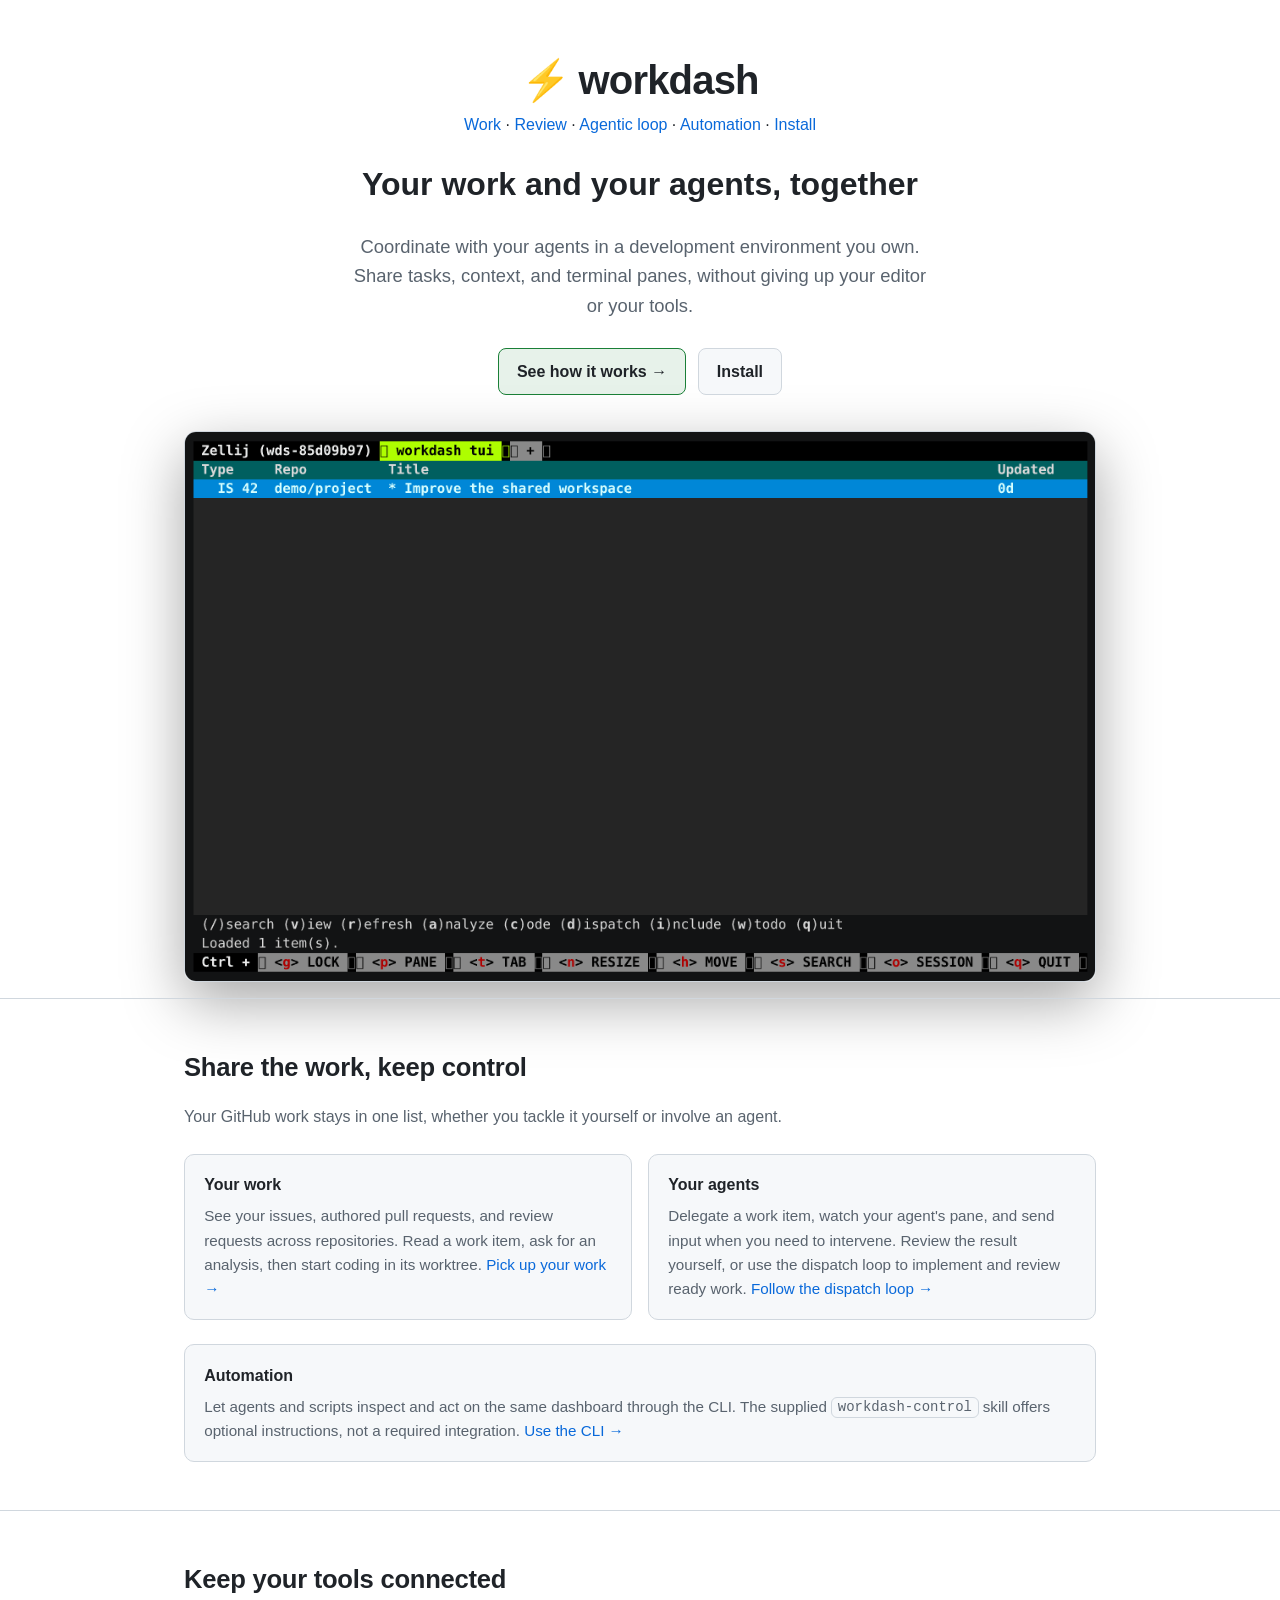
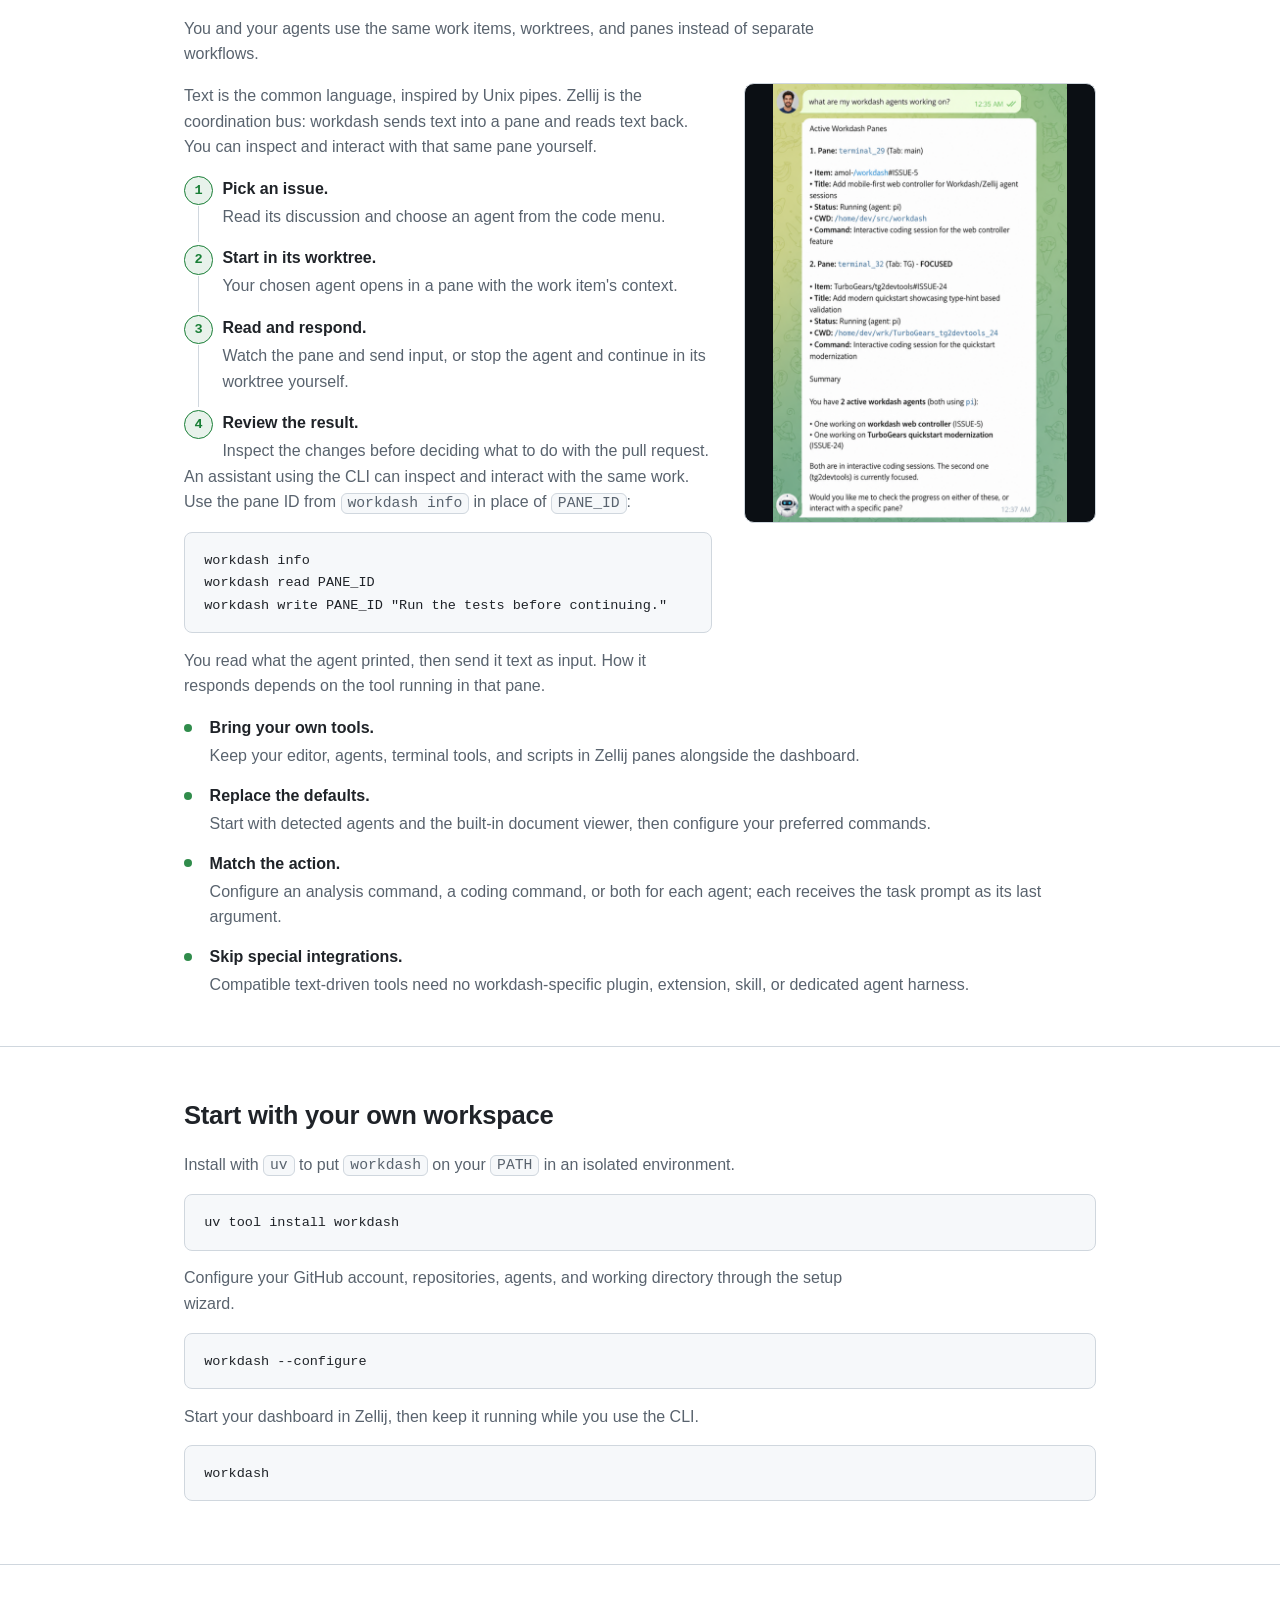
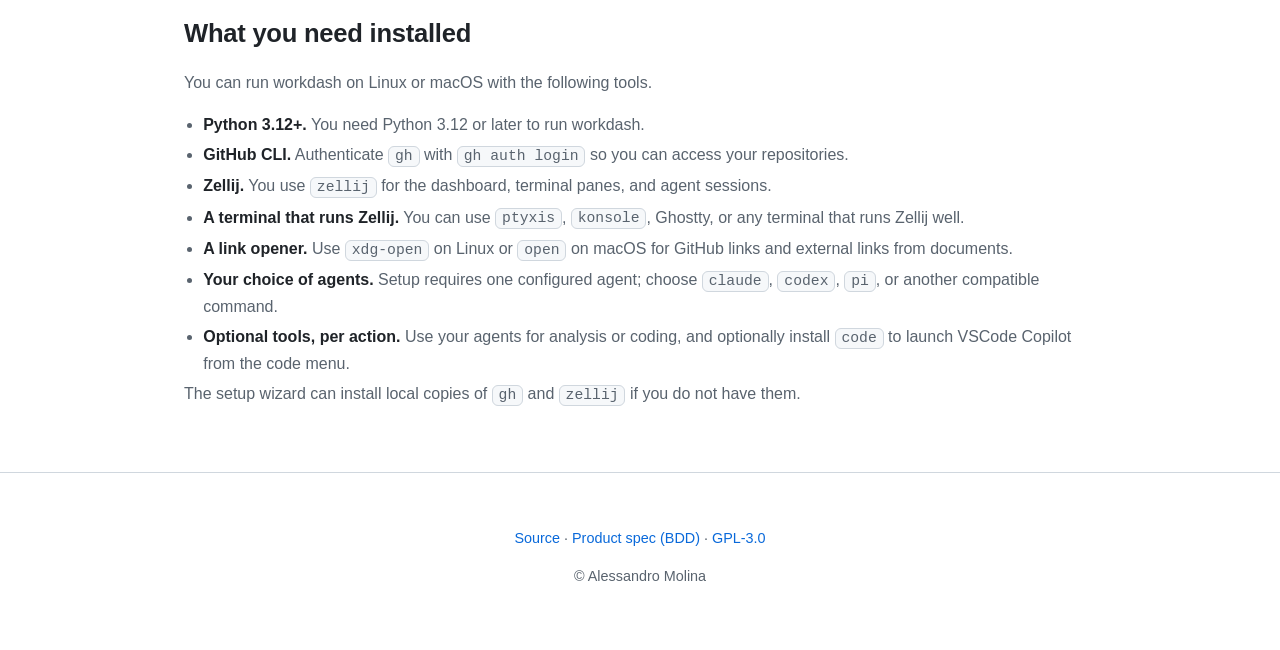
==== site/index.html @ 235d2d84 "Generate site screenshots from a real isolated dashboard" ====
<!doctype html>
<html lang="en">
  <head>
    <meta charset="utf-8" />
    <meta name="viewport" content="width=device-width, initial-scale=1" />
    <title>workdash — your work and your agents, together</title>
    <meta
      name="description"
      content="Coordinate your work and your agents' work in a development environment you own. Share tasks, context, and terminal panes. Keep your choice of tools."
    />
    <meta property="og:title" content="workdash — your work and your agents, together" />
    <meta
      property="og:description"
      content="Coordinate your work and your agents' work in a development environment you own. Share tasks, context, and terminal panes. Keep your choice of tools."
    />
    <meta property="og:image" content="https://alessandro.molina.fyi/workdash/img/og-card.png" />
    <meta property="og:image:width" content="967" />
    <meta property="og:image:height" content="520" />
    <meta property="og:image:alt" content="workdash dashboard showing GitHub issues and pull requests" />
    <meta property="og:url" content="https://alessandro.molina.fyi/workdash/" />
    <meta property="og:type" content="website" />
    <meta name="twitter:card" content="summary_large_image" />
    <meta name="twitter:title" content="workdash — your work and your agents, together" />
    <meta
      name="twitter:description"
      content="Coordinate your work and your agents' work in a development environment you own. Share tasks, context, and terminal panes. Keep your choice of tools."
    />
    <meta name="twitter:image" content="https://alessandro.molina.fyi/workdash/img/og-card.png" />
    <link rel="icon" href="data:image/svg+xml,%3Csvg xmlns='http://www.w3.org/2000/svg' viewBox='0 0 100 100'%3E%3Ctext y='.9em' font-size='90'%3E%E2%9A%A1%3C/text%3E%3C/svg%3E" />
    <link rel="stylesheet" href="style.css" />
  </head>
  <body>
    <header>
      <div class="container">
        <div class="brand">
          <span class="mark">&#9889;</span>
          <span>workdash</span>
        </div>
        <nav aria-label="Main navigation">
          <a href="work.html">Work</a> &middot;
          <a href="review.html">Review</a> &middot;
          <a href="agentic.html">Agentic loop</a> &middot;
          <a href="control.html">Automation</a> &middot;
          <a href="index.html#install">Install</a>
        </nav>
        <h1>Your work and your agents, together</h1>
        <p class="tagline">
          Coordinate with your agents in a development environment you own.
          Share tasks, context, and terminal panes, without giving up your
          editor or your tools.
        </p>
        <div>
          <a class="cta primary" href="#what">See how it works &rarr;</a>
          <a class="cta" href="#install">Install</a>
        </div>
        <img
          class="hero-shot"
          src="img/dashboard.gif"
          alt="Your GitHub issues and pull requests in workdash, with a suggested next work item"
        />
      </div>
    </header>

    <section id="what">
      <div class="container">
        <h2>Share the work, keep control</h2>
        <p class="lead">
          Your GitHub work stays in one list, whether you tackle it yourself
          or involve an agent.
        </p>
        <div class="features control-plane-features">
          <div class="feature">
            <h3>Your work</h3>
            <p>
              See your issues, authored pull requests, and review requests
              across repositories. Read a work item, ask for an analysis,
              then start coding in its worktree.
              <a href="work.html">Pick up your work &rarr;</a>
            </p>
          </div>
          <div class="feature">
            <h3>Your agents</h3>
            <p>
              Delegate a work item, watch your agent's pane, and send input
              when you need to intervene. Review the result yourself, or use
              the dispatch loop to implement and review ready work.
              <a href="agentic.html">Follow the dispatch loop &rarr;</a>
            </p>
          </div>
        </div>
        <div class="features">
          <div class="feature">
            <h3>Automation</h3>
            <p>
              Let agents and scripts inspect and act on the same dashboard
              through the CLI. The supplied <code>workdash-control</code>
              skill offers optional instructions, not a required integration.
              <a href="control.html">Use the CLI &rarr;</a>
            </p>
          </div>
        </div>
      </div>
    </section>

    <section id="tools">
      <div class="container">
        <h2>Keep your tools connected</h2>
        <p class="lead">
          You and your agents use the same work items, worktrees, and panes
          instead of separate workflows.
        </p>
        <div class="what-layout">
          <div class="what-text">
            <p class="lead">
              Text is the common language, inspired by Unix pipes.
              Zellij is the coordination bus: workdash sends text into a pane
              and reads text back. You can inspect and interact with that same
              pane yourself.
            </p>
            <ol class="workflow-list">
              <li>
                <strong>Pick an issue.</strong>
                Read its discussion and choose an agent from the code menu.
              </li>
              <li>
                <strong>Start in its worktree.</strong>
                Your chosen agent opens in a pane with the work item's context.
              </li>
              <li>
                <strong>Read and respond.</strong>
                Watch the pane and send input, or stop the agent and continue
                in its worktree yourself.
              </li>
              <li>
                <strong>Review the result.</strong>
                Inspect the changes before deciding what to do with the pull
                request.
              </li>
            </ol>
            <p class="lead">
              An assistant using the CLI can inspect and interact with the
              same work. Use the pane ID from <code>workdash info</code> in
              place of <code>PANE_ID</code>:
            </p>
            <pre><code>workdash info
workdash read PANE_ID
workdash write PANE_ID "Run the tests before continuing."</code></pre>
            <p class="lead">
              You read what the agent printed, then send it text as input.
              How it responds depends on the tool running in that pane.
            </p>
          </div>
          <figure class="tour-shot what-shot" data-full="img/chat_session.png">
            <img
              src="img/chat_session.png"
              alt="An assistant using workdash to read shared work and launch an agent from a chat session"
            />
          </figure>
        </div>
        <ul class="benefit-list">
          <li>
            <strong>Bring your own tools.</strong>
            Keep your editor, agents, terminal tools, and scripts in Zellij
            panes alongside the dashboard.
          </li>
          <li>
            <strong>Replace the defaults.</strong>
            Start with detected agents and the built-in document viewer,
            then configure your preferred commands.
          </li>
          <li>
            <strong>Match the action.</strong>
            Configure an analysis command, a coding command, or both for each
            agent; each receives the task prompt as its last argument.
          </li>
          <li>
            <strong>Skip special integrations.</strong>
            Compatible text-driven tools need no workdash-specific plugin,
            extension, skill, or dedicated agent harness.
          </li>
        </ul>
      </div>
    </section>

    <section id="install">
      <div class="container">
        <h2>Start with your own workspace</h2>
        <p class="lead">
          Install with <code>uv</code> to put <code>workdash</code> on your
          <code>PATH</code> in an isolated environment.
        </p>
        <pre><code>uv tool install workdash</code></pre>
        <p class="lead">
          Configure your GitHub account, repositories, agents, and working
          directory through the setup wizard.
        </p>
        <pre><code>workdash --configure</code></pre>
        <p class="lead">
          Start your dashboard in Zellij, then keep it running while you use
          the CLI.
        </p>
        <pre><code>workdash</code></pre>
      </div>
    </section>

    <section id="requirements" class="requirements">
      <div class="container">
        <h2>What you need installed</h2>
        <p class="lead">
          You can run workdash on Linux or macOS with the following tools.
        </p>
        <ul>
          <li>
            <strong>Python 3.12+.</strong>
            You need Python 3.12 or later to run workdash.
          </li>
          <li>
            <strong>GitHub CLI.</strong>
            Authenticate <code>gh</code> with <code>gh auth login</code> so
            you can access your repositories.
          </li>
          <li>
            <strong>Zellij.</strong>
            You use <code>zellij</code> for the dashboard, terminal panes,
            and agent sessions.
          </li>
          <li>
            <strong>A terminal that runs Zellij.</strong>
            You can use <code>ptyxis</code>, <code>konsole</code>, Ghostty,
            or any terminal that runs Zellij well.
          </li>
          <li>
            <strong>A link opener.</strong>
            Use <code>xdg-open</code> on Linux or <code>open</code> on macOS
            for GitHub links and external links from documents.
          </li>
          <li>
            <strong>Your choice of agents.</strong>
            Setup requires one configured agent; choose <code>claude</code>,
            <code>codex</code>, <code>pi</code>, or another compatible command.
          </li>
          <li>
            <strong>Optional tools, per action.</strong>
            Use your agents for analysis or coding, and optionally install
            <code>code</code> to launch VSCode Copilot from the code menu.
          </li>
        </ul>
        <p class="lead">
          The setup wizard can install local copies of <code>gh</code> and
          <code>zellij</code> if you do not have them.
        </p>
      </div>
    </section>

    <div class="lightbox" id="lightbox" aria-hidden="true">
      <button class="lightbox-close" aria-label="Close">&times;</button>
      <img alt="" />
    </div>

    <footer>
      <div class="container">
        <p>
          <a href="https://github.com/amol-/workdash">Source</a>
          &middot;
          <a href="https://github.com/amol-/workdash/blob/main/features/"
            >Product spec (BDD)</a
          >
          &middot;
          <a href="https://github.com/amol-/workdash/blob/main/LICENSE">GPL-3.0</a>
        </p>
        <p>&copy; Alessandro Molina</p>
      </div>
    </footer>

    <script>
      (function () {
        var lightbox = document.getElementById("lightbox");
        var lightboxImg = lightbox.querySelector("img");
        var closeBtn = lightbox.querySelector(".lightbox-close");

        function open(src, alt) {
          lightboxImg.src = src;
          lightboxImg.alt = alt || "";
          lightbox.classList.add("open");
          lightbox.setAttribute("aria-hidden", "false");
          document.body.style.overflow = "hidden";
        }

        function close() {
          lightbox.classList.remove("open");
          lightbox.setAttribute("aria-hidden", "true");
          lightboxImg.src = "";
          document.body.style.overflow = "";
        }

        document.querySelectorAll(".tour-shot").forEach(function (el) {
          el.addEventListener("click", function () {
            var full = el.getAttribute("data-full");
            var img = el.querySelector("img");
            open(full, img ? img.alt : "");
          });
        });

        lightbox.addEventListener("click", function (e) {
          if (e.target === lightbox || e.target === closeBtn) close();
        });

        document.addEventListener("keydown", function (e) {
          if (e.key === "Escape" && lightbox.classList.contains("open")) close();
        });
      })();
    </script>
  </body>
</html>
---- site/style.css ----
:root {
  --bg: #0d1117;
  --bg-elev: #161b22;
  --border: #30363d;
  --text: #e6edf3;
  --muted: #8b949e;
  --accent: #7ee787;
  --accent-soft: rgba(126, 231, 135, 0.12);
  --link: #58a6ff;
  --code-bg: #1b2129;
}

@media (prefers-color-scheme: light) {
  :root {
    --bg: #ffffff;
    --bg-elev: #f6f8fa;
    --border: #d0d7de;
    --text: #1f2328;
    --muted: #59636e;
    --accent: #1a7f37;
    --accent-soft: rgba(26, 127, 55, 0.1);
    --link: #0969da;
    --code-bg: #f6f8fa;
  }
}

* {
  box-sizing: border-box;
}

html {
  scroll-behavior: smooth;
}

body {
  margin: 0;
  font-family: -apple-system, BlinkMacSystemFont, "Segoe UI", "Noto Sans",
    Helvetica, Arial, sans-serif;
  background: var(--bg);
  color: var(--text);
  line-height: 1.6;
  -webkit-font-smoothing: antialiased;
}

a {
  color: var(--link);
  text-decoration: none;
}

a:hover {
  text-decoration: underline;
}

code,
pre {
  font-family: ui-monospace, SFMono-Regular, "SF Mono", Menlo, Consolas,
    "Liberation Mono", monospace;
  font-size: 0.92em;
}

code {
  background: var(--code-bg);
  border: 1px solid var(--border);
  border-radius: 6px;
  padding: 0.1em 0.4em;
}

pre {
  background: var(--code-bg);
  border: 1px solid var(--border);
  border-radius: 8px;
  padding: 1rem 1.2rem;
  overflow-x: auto;
  line-height: 1.5;
}

pre code {
  background: none;
  border: 0;
  padding: 0;
}

.container {
  max-width: 960px;
  margin: 0 auto;
  padding: 0 1.5rem;
}

header {
  padding: 3rem 0 1rem;
  text-align: center;
}

.brand {
  display: inline-flex;
  align-items: center;
  gap: 0.5rem;
  font-size: 2.5rem;
  font-weight: 700;
  letter-spacing: -0.02em;
}

.brand .mark {
  color: var(--accent);
}

.tagline {
  color: var(--muted);
  font-size: 1.15rem;
  margin: 0.5rem auto 1.5rem;
  max-width: 36rem;
}

.cta {
  display: inline-flex;
  align-items: center;
  gap: 0.5rem;
  padding: 0.6rem 1.1rem;
  margin: 0.25rem;
  border: 1px solid var(--border);
  border-radius: 8px;
  font-weight: 600;
  background: var(--bg-elev);
  color: var(--text);
}

.cta.primary {
  background: var(--accent-soft);
  border-color: var(--accent);
  color: var(--text);
}

.cta:hover {
  text-decoration: none;
  border-color: var(--accent);
}

.hero-shot {
  margin: 2rem auto 0;
  max-width: 100%;
  border-radius: 12px;
  border: 1px solid var(--border);
  display: block;
  box-shadow: 0 20px 60px rgba(0, 0, 0, 0.35);
}

section {
  padding: 3rem 0;
  border-top: 1px solid var(--border);
}

section h2 {
  font-size: 1.6rem;
  margin: 0 0 1rem;
  letter-spacing: -0.01em;
}

section p.lead {
  color: var(--muted);
  max-width: 42rem;
  margin-top: 0;
}

.features {
  display: grid;
  grid-template-columns: repeat(auto-fit, minmax(240px, 1fr));
  gap: 1rem;
  margin-top: 1.5rem;
}

.control-plane-features {
  grid-template-columns: repeat(2, minmax(0, 1fr));
}

.feature {
  background: var(--bg-elev);
  border: 1px solid var(--border);
  border-radius: 10px;
  padding: 1.1rem 1.2rem;
}

.feature h3 {
  font-size: 1rem;
  margin: 0 0 0.4rem;
  display: flex;
  align-items: center;
  gap: 0.5rem;
}

.feature h3 .kbd {
  display: inline-block;
  font-family: ui-monospace, SFMono-Regular, Menlo, monospace;
  font-size: 0.75rem;
  padding: 0.1rem 0.5rem;
  border: 1px solid var(--border);
  border-radius: 6px;
  background: var(--bg);
  color: var(--accent);
}

.feature p {
  margin: 0;
  color: var(--muted);
  font-size: 0.95rem;
}

.tour {
  display: flex;
  flex-direction: column;
  gap: 2.5rem;
  margin-top: 2rem;
}

.workflow {
  border-top: 1px solid var(--border);
  padding-top: 2rem;
}

.workflow:first-child {
  border-top: 0;
  padding-top: 0;
}

.workflow-header {
  display: flex;
  align-items: baseline;
  gap: 0.8rem;
  margin-bottom: 1.5rem;
  flex-wrap: wrap;
}

.workflow-header h3 {
  font-size: 1.35rem;
  margin: 0;
  letter-spacing: -0.01em;
}

.workflow-header .workflow-lead {
  color: var(--muted);
  font-size: 0.95rem;
  margin: 0;
}

.workflow-steps {
  display: flex;
  flex-direction: column;
  gap: 2rem;
}

.tour-step {
  display: grid;
  grid-template-columns: 3fr 2fr;
  gap: 2rem;
  align-items: center;
}

.tour-step:nth-child(even) {
  grid-template-columns: 2fr 3fr;
}

.tour-step:nth-child(even) .tour-shot {
  order: 2;
}

.tour-step.image-left {
  grid-template-columns: 3fr 2fr;
}

.tour-step.image-left .tour-shot {
  order: 0;
}

.tour-shot {
  margin: 0;
  background: #0b0f14;
  border: 1px solid var(--border);
  border-radius: 10px;
  overflow: hidden;
  aspect-ratio: 16 / 10;
  display: flex;
  align-items: center;
  justify-content: center;
  cursor: zoom-in;
  position: relative;
  transition: border-color 0.15s ease, transform 0.15s ease;
}

.tour-shot:hover {
  border-color: var(--accent);
}

.tour-shot img {
  width: 100%;
  height: 100%;
  object-fit: contain;
  display: block;
}

.tour-shot.fit-top img {
  object-fit: cover;
  object-position: top center;
}

.tour-shots {
  display: flex;
  flex-direction: column;
  gap: 1rem;
}

.tour-shots .tour-shot {
  aspect-ratio: 16 / 8;
}

.tour-shot::after {
  content: "⤢";
  position: absolute;
  top: 0.5rem;
  right: 0.6rem;
  width: 1.8rem;
  height: 1.8rem;
  display: flex;
  align-items: center;
  justify-content: center;
  border-radius: 6px;
  background: rgba(0, 0, 0, 0.55);
  color: #fff;
  font-size: 0.95rem;
  opacity: 0;
  transition: opacity 0.15s ease;
}

.tour-shot:hover::after {
  opacity: 1;
}

.tour-text h4 {
  font-size: 1.05rem;
  margin: 0 0 0.75rem;
  letter-spacing: -0.01em;
  color: var(--muted);
  font-weight: 600;
  text-transform: uppercase;
  letter-spacing: 0.04em;
  font-size: 0.8rem;
}

.workflow-list {
  list-style: none;
  counter-reset: step;
  margin: 0;
  padding: 0;
}

.workflow-list li {
  counter-increment: step;
  position: relative;
  padding: 0 0 1rem 2.4rem;
  color: var(--muted);
}

.workflow-list li:last-child {
  padding-bottom: 0;
}

.workflow-list li::before {
  content: counter(step);
  position: absolute;
  left: 0;
  top: 0;
  width: 1.7rem;
  height: 1.7rem;
  border-radius: 50%;
  background: var(--accent-soft);
  color: var(--accent);
  border: 1px solid var(--accent);
  font-weight: 700;
  font-size: 0.85rem;
  display: flex;
  align-items: center;
  justify-content: center;
  font-family: ui-monospace, SFMono-Regular, Menlo, monospace;
}

.workflow-list li strong {
  color: var(--text);
  display: block;
  margin-bottom: 0.15rem;
  font-weight: 600;
}

.workflow-list li::after {
  content: "";
  position: absolute;
  left: 0.85rem;
  top: 1.9rem;
  bottom: 0.2rem;
  width: 1px;
  background: var(--border);
}

.workflow-list li:last-child::after {
  display: none;
}

.benefit-list {
  list-style: none;
  margin: 0;
  padding: 0;
}

.benefit-list li {
  position: relative;
  padding: 0 0 0.9rem 1.6rem;
  color: var(--muted);
}

.benefit-list li:last-child {
  padding-bottom: 0;
}

.benefit-list li::before {
  content: "";
  position: absolute;
  left: 0;
  top: 0.55rem;
  width: 0.5rem;
  height: 0.5rem;
  border-radius: 50%;
  background: var(--accent);
  opacity: 0.9;
}

.benefit-list li strong {
  color: var(--text);
  display: block;
  margin-bottom: 0.15rem;
  font-weight: 600;
}

.what-layout {
  display: grid;
  grid-template-columns: 3fr 2fr;
  gap: 2rem;
  align-items: start;
  margin-top: 1rem;
}

.what-layout .what-text p.lead:first-child {
  margin-top: 0;
}

.what-shot {
  aspect-ratio: 4 / 5;
  position: sticky;
  top: 1.5rem;
}

.remote-access {
  display: grid;
  grid-template-columns: 2fr 3fr;
  gap: 2rem;
  align-items: center;
  margin-top: 2rem;
}

.remote-access .tour-shot {
  aspect-ratio: 11 / 12;
}

.lightbox {
  position: fixed;
  inset: 0;
  background: rgba(0, 0, 0, 0.88);
  display: none;
  align-items: center;
  justify-content: center;
  padding: 2rem;
  z-index: 1000;
  cursor: zoom-out;
  opacity: 0;
  transition: opacity 0.15s ease;
}

.lightbox.open {
  display: flex;
  opacity: 1;
}

.lightbox img {
  max-width: 100%;
  max-height: 100%;
  border-radius: 8px;
  box-shadow: 0 20px 80px rgba(0, 0, 0, 0.6);
}

.lightbox-close {
  position: absolute;
  top: 1rem;
  right: 1.25rem;
  background: none;
  border: none;
  color: #fff;
  font-size: 2rem;
  line-height: 1;
  cursor: pointer;
  padding: 0.25rem 0.5rem;
  opacity: 0.8;
}

.lightbox-close:hover {
  opacity: 1;
}

@media (max-width: 720px) {
  .tour-step,
  .tour-step:nth-child(even),
  .remote-access,
  .what-layout {
    grid-template-columns: 1fr;
    gap: 1rem;
  }

  .what-shot {
    position: static;
  }

  .tour-step:nth-child(even) .tour-shot {
    order: 0;
  }

  .control-plane-features {
    grid-template-columns: 1fr;
  }
}

.requirements ul {
  margin: 0;
  padding-left: 1.2rem;
  color: var(--muted);
}

.requirements li {
  margin-bottom: 0.3rem;
}

.requirements li strong {
  color: var(--text);
}

footer {
  padding: 2.5rem 0 3rem;
  border-top: 1px solid var(--border);
  color: var(--muted);
  font-size: 0.9rem;
  text-align: center;
}

@media (max-width: 600px) {
  header {
    padding-top: 2rem;
  }

  .brand {
    font-size: 2rem;
  }

  section {
    padding: 2.25rem 0;
  }
}
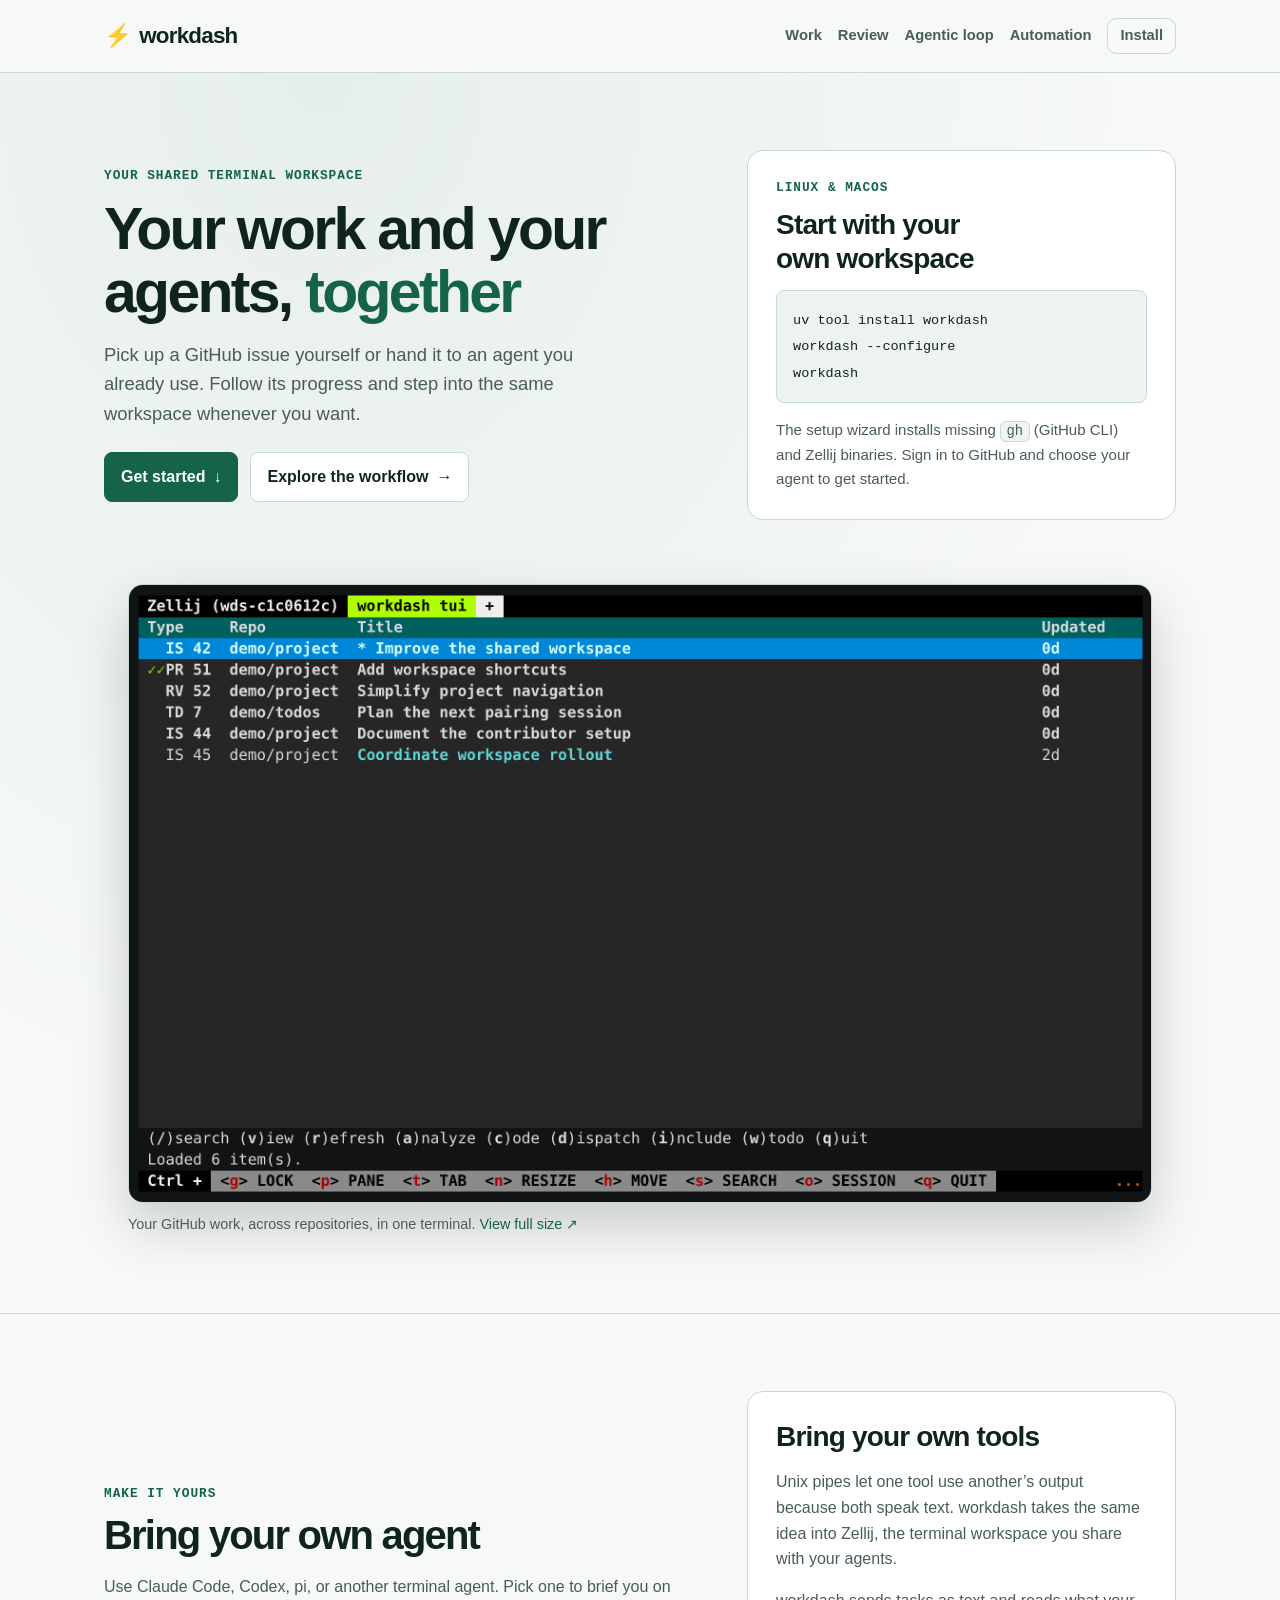
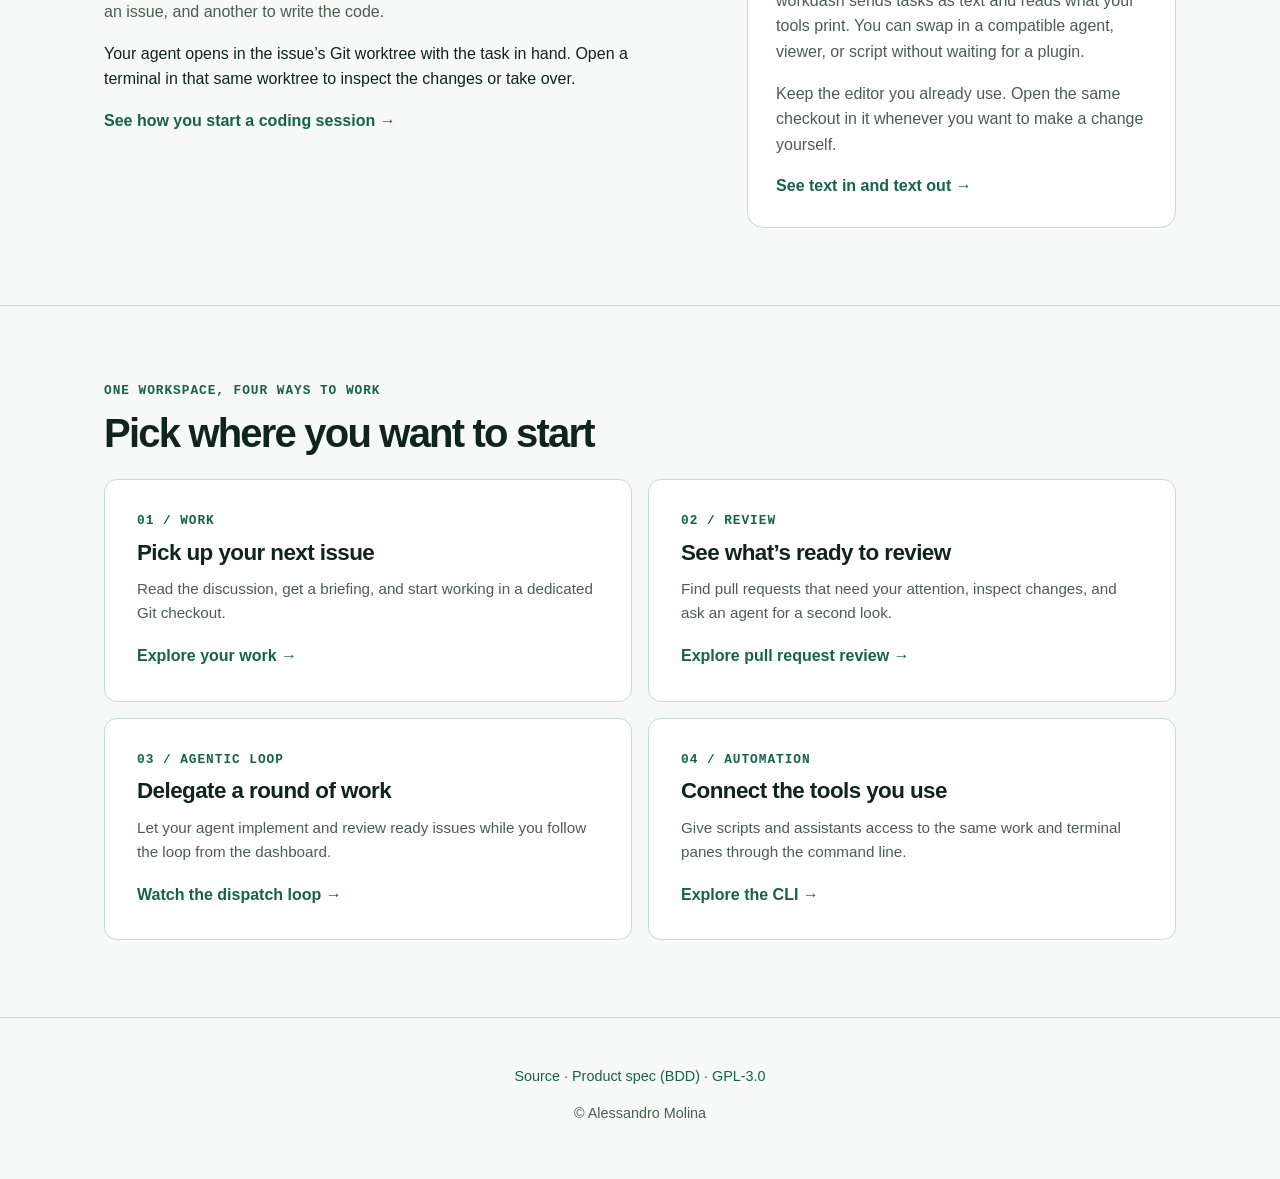
==== commit 2dc1ef3e: "website redesign" ====
--- a/site/index.html
+++ b/site/index.html
@@ -4,15 +4,9 @@
     <meta charset="utf-8" />
     <meta name="viewport" content="width=device-width, initial-scale=1" />
     <title>workdash — your work and your agents, together</title>
-    <meta
-      name="description"
-      content="Coordinate your work and your agents' work in a development environment you own. Share tasks, context, and terminal panes. Keep your choice of tools."
-    />
+    <meta name="description" content="Coordinate your work and your agents' work in a development environment you own. Share tasks, context, and terminal panes. Keep your choice of tools." />
     <meta property="og:title" content="workdash — your work and your agents, together" />
-    <meta
-      property="og:description"
-      content="Coordinate your work and your agents' work in a development environment you own. Share tasks, context, and terminal panes. Keep your choice of tools."
-    />
+    <meta property="og:description" content="Coordinate your work and your agents' work in a development environment you own. Share tasks, context, and terminal panes. Keep your choice of tools." />
     <meta property="og:image" content="https://alessandro.molina.fyi/workdash/img/og-card.png" />
     <meta property="og:image:width" content="967" />
     <meta property="og:image:height" content="520" />
@@ -21,294 +15,121 @@
     <meta property="og:type" content="website" />
     <meta name="twitter:card" content="summary_large_image" />
     <meta name="twitter:title" content="workdash — your work and your agents, together" />
-    <meta
-      name="twitter:description"
-      content="Coordinate your work and your agents' work in a development environment you own. Share tasks, context, and terminal panes. Keep your choice of tools."
-    />
+    <meta name="twitter:description" content="Coordinate your work and your agents' work in a development environment you own. Share tasks, context, and terminal panes. Keep your choice of tools." />
     <meta name="twitter:image" content="https://alessandro.molina.fyi/workdash/img/og-card.png" />
     <link rel="icon" href="data:image/svg+xml,%3Csvg xmlns='http://www.w3.org/2000/svg' viewBox='0 0 100 100'%3E%3Ctext y='.9em' font-size='90'%3E%E2%9A%A1%3C/text%3E%3C/svg%3E" />
     <link rel="stylesheet" href="style.css" />
   </head>
   <body>
     <header>
-      <div class="container">
-        <div class="brand">
-          <span class="mark">&#9889;</span>
-          <span>workdash</span>
-        </div>
+      <div class="container site-nav">
+        <a class="brand" href="index.html" aria-current="page"><span class="mark" aria-hidden="true">&#9889;</span> workdash</a>
         <nav aria-label="Main navigation">
-          <a href="work.html">Work</a> &middot;
-          <a href="review.html">Review</a> &middot;
-          <a href="agentic.html">Agentic loop</a> &middot;
-          <a href="control.html">Automation</a> &middot;
+          <a href="work.html">Work</a>
+          <a href="review.html">Review</a>
+          <a href="agentic.html">Agentic loop</a>
+          <a href="control.html">Automation</a>
           <a href="index.html#install">Install</a>
         </nav>
-        <h1>Your work and your agents, together</h1>
-        <p class="tagline">
-          Coordinate with your agents in a development environment you own.
-          Share tasks, context, and terminal panes, without giving up your
-          editor or your tools.
-        </p>
-        <div>
-          <a class="cta primary" href="#what">See how it works &rarr;</a>
-          <a class="cta" href="#install">Install</a>
-        </div>
-        <img
-          class="hero-shot"
-          src="img/dashboard.gif"
-          alt="Your GitHub issues and pull requests in workdash, with a suggested next work item"
-        />
       </div>
     </header>
 
-    <section id="what">
-      <div class="container">
-        <h2>Share the work, keep control</h2>
-        <p class="lead">
-          Your GitHub work stays in one list, whether you tackle it yourself
-          or involve an agent.
-        </p>
-        <div class="features control-plane-features">
-          <div class="feature">
-            <h3>Your work</h3>
-            <p>
-              See your issues, authored pull requests, and review requests
-              across repositories. Read a work item, ask for an analysis,
-              then start coding in its worktree.
-              <a href="work.html">Pick up your work &rarr;</a>
-            </p>
+    <main>
+      <section class="home-hero" aria-labelledby="mission">
+        <div class="container">
+          <div class="hero-layout">
+            <div>
+              <p class="eyebrow">Your shared terminal workspace</p>
+              <h1 id="mission">Your work and your agents, <em>together</em></h1>
+              <p class="tagline">Pick up a GitHub issue yourself or hand it to an agent you already use. Follow its progress and step into the same workspace whenever you want.</p>
+              <div class="hero-actions">
+                <a class="cta primary" href="#install">Get started <span aria-hidden="true">&darr;</span></a>
+                <a class="cta" href="#what">Explore the workflow <span aria-hidden="true">&rarr;</span></a>
+              </div>
+            </div>
+            <div class="quickstart" id="install" aria-labelledby="quickstart-title">
+              <p class="eyebrow">Linux &amp; macOS</p>
+              <h2 id="quickstart-title">Start with your own workspace</h2>
+              <pre><code>uv tool install workdash
+workdash --configure
+workdash</code></pre>
+              <p>The setup wizard installs missing <code>gh</code> (GitHub CLI) and Zellij binaries. Sign in to GitHub and choose your agent to get started.</p>
+            </div>
           </div>
-          <div class="feature">
-            <h3>Your agents</h3>
-            <p>
-              Delegate a work item, watch your agent's pane, and send input
-              when you need to intervene. Review the result yourself, or use
-              the dispatch loop to implement and review ready work.
-              <a href="agentic.html">Follow the dispatch loop &rarr;</a>
-            </p>
+
+          <figure class="hero-preview">
+            <a href="img/dashboard.gif" aria-label="Open the full-size workdash dashboard screenshot">
+              <img src="img/dashboard.gif" alt="The workdash terminal dashboard with issues, pull requests, and todos across repositories" />
+            </a>
+            <figcaption>Your GitHub work, across repositories, in one terminal. <a href="img/dashboard.gif">View full size &nearr;</a></figcaption>
+          </figure>
+        </div>
+      </section>
+
+      <section id="tools">
+        <div class="container tools-layout">
+          <div>
+            <p class="eyebrow">Make it yours</p>
+            <h2>Bring your own agent</h2>
+            <p class="lead">Use Claude Code, Codex, pi, or another terminal agent. Pick one to brief you on an issue, and another to write the code.</p>
+            <p>Your agent opens in the issue’s Git worktree with the task in hand. Open a terminal in that same worktree to inspect the changes or take over.</p>
+            <a class="text-link" href="work.html#code">See how you start a coding session &rarr;</a>
+          </div>
+          <div class="tools-card">
+            <h3>Bring your own tools</h3>
+            <p>Unix pipes let one tool use another’s output because both speak text. workdash takes the same idea into Zellij, the terminal workspace you share with your agents.</p>
+            <p>workdash sends tasks as text and reads what your tools print. You can swap in a compatible agent, viewer, or script without waiting for a plugin.</p>
+            <p>Keep the editor you already use. Open the same checkout in it whenever you want to make a change yourself.</p>
+            <a class="text-link" href="control.html#panes">See text in and text out &rarr;</a>
           </div>
         </div>
-        <div class="features">
-          <div class="feature">
-            <h3>Automation</h3>
-            <p>
-              Let agents and scripts inspect and act on the same dashboard
-              through the CLI. The supplied <code>workdash-control</code>
-              skill offers optional instructions, not a required integration.
-              <a href="control.html">Use the CLI &rarr;</a>
-            </p>
+      </section>
+
+      <section id="what">
+        <div class="container">
+          <p class="eyebrow">One workspace, four ways to work</p>
+          <h2>Pick where you want to start</h2>
+          <div class="features topic-grid">
+            <a class="feature topic" href="work.html">
+              <span class="eyebrow">01 / Work</span>
+              <h3>Pick up your next issue</h3>
+              <p>Read the discussion, get a briefing, and start working in a dedicated Git checkout.</p>
+              <span class="text-link">Explore your work &rarr;</span>
+            </a>
+            <a class="feature topic" href="review.html">
+              <span class="eyebrow">02 / Review</span>
+              <h3>See what’s ready to review</h3>
+              <p>Find pull requests that need your attention, inspect changes, and ask an agent for a second look.</p>
+              <span class="text-link">Explore pull request review &rarr;</span>
+            </a>
+            <a class="feature topic" href="agentic.html">
+              <span class="eyebrow">03 / Agentic loop</span>
+              <h3>Delegate a round of work</h3>
+              <p>Let your agent implement and review ready issues while you follow the loop from the dashboard.</p>
+              <span class="text-link">Watch the dispatch loop &rarr;</span>
+            </a>
+            <a class="feature topic" href="control.html">
+              <span class="eyebrow">04 / Automation</span>
+              <h3>Connect the tools you use</h3>
+              <p>Give scripts and assistants access to the same work and terminal panes through the command line.</p>
+              <span class="text-link">Explore the CLI &rarr;</span>
+            </a>
           </div>
         </div>
-      </div>
-    </section>
-
-    <section id="tools">
-      <div class="container">
-        <h2>Keep your tools connected</h2>
-        <p class="lead">
-          You and your agents use the same work items, worktrees, and panes
-          instead of separate workflows.
-        </p>
-        <div class="what-layout">
-          <div class="what-text">
-            <p class="lead">
-              Text is the common language, inspired by Unix pipes.
-              Zellij is the coordination bus: workdash sends text into a pane
-              and reads text back. You can inspect and interact with that same
-              pane yourself.
-            </p>
-            <ol class="workflow-list">
-              <li>
-                <strong>Pick an issue.</strong>
-                Read its discussion and choose an agent from the code menu.
-              </li>
-              <li>
-                <strong>Start in its worktree.</strong>
-                Your chosen agent opens in a pane with the work item's context.
-              </li>
-              <li>
-                <strong>Read and respond.</strong>
-                Watch the pane and send input, or stop the agent and continue
-                in its worktree yourself.
-              </li>
-              <li>
-                <strong>Review the result.</strong>
-                Inspect the changes before deciding what to do with the pull
-                request.
-              </li>
-            </ol>
-            <p class="lead">
-              An assistant using the CLI can inspect and interact with the
-              same work. Use the pane ID from <code>workdash info</code> in
-              place of <code>PANE_ID</code>:
-            </p>
-            <pre><code>workdash info
-workdash read PANE_ID
-workdash write PANE_ID "Run the tests before continuing."</code></pre>
-            <p class="lead">
-              You read what the agent printed, then send it text as input.
-              How it responds depends on the tool running in that pane.
-            </p>
-          </div>
-          <figure class="tour-shot what-shot" data-full="img/chat_session.png">
-            <img
-              src="img/chat_session.png"
-              alt="An assistant using workdash to read shared work and launch an agent from a chat session"
-            />
-          </figure>
-        </div>
-        <ul class="benefit-list">
-          <li>
-            <strong>Bring your own tools.</strong>
-            Keep your editor, agents, terminal tools, and scripts in Zellij
-            panes alongside the dashboard.
-          </li>
-          <li>
-            <strong>Replace the defaults.</strong>
-            Start with detected agents and the built-in document viewer,
-            then configure your preferred commands.
-          </li>
-          <li>
-            <strong>Match the action.</strong>
-            Configure an analysis command, a coding command, or both for each
-            agent; each receives the task prompt as its last argument.
-          </li>
-          <li>
-            <strong>Skip special integrations.</strong>
-            Compatible text-driven tools need no workdash-specific plugin,
-            extension, skill, or dedicated agent harness.
-          </li>
-        </ul>
-      </div>
-    </section>
-
-    <section id="install">
-      <div class="container">
-        <h2>Start with your own workspace</h2>
-        <p class="lead">
-          Install with <code>uv</code> to put <code>workdash</code> on your
-          <code>PATH</code> in an isolated environment.
-        </p>
-        <pre><code>uv tool install workdash</code></pre>
-        <p class="lead">
-          Configure your GitHub account, repositories, agents, and working
-          directory through the setup wizard.
-        </p>
-        <pre><code>workdash --configure</code></pre>
-        <p class="lead">
-          Start your dashboard in Zellij, then keep it running while you use
-          the CLI.
-        </p>
-        <pre><code>workdash</code></pre>
-      </div>
-    </section>
-
-    <section id="requirements" class="requirements">
-      <div class="container">
-        <h2>What you need installed</h2>
-        <p class="lead">
-          You can run workdash on Linux or macOS with the following tools.
-        </p>
-        <ul>
-          <li>
-            <strong>Python 3.12+.</strong>
-            You need Python 3.12 or later to run workdash.
-          </li>
-          <li>
-            <strong>GitHub CLI.</strong>
-            Authenticate <code>gh</code> with <code>gh auth login</code> so
-            you can access your repositories.
-          </li>
-          <li>
-            <strong>Zellij.</strong>
-            You use <code>zellij</code> for the dashboard, terminal panes,
-            and agent sessions.
-          </li>
-          <li>
-            <strong>A terminal that runs Zellij.</strong>
-            You can use <code>ptyxis</code>, <code>konsole</code>, Ghostty,
-            or any terminal that runs Zellij well.
-          </li>
-          <li>
-            <strong>A link opener.</strong>
-            Use <code>xdg-open</code> on Linux or <code>open</code> on macOS
-            for GitHub links and external links from documents.
-          </li>
-          <li>
-            <strong>Your choice of agents.</strong>
-            Setup requires one configured agent; choose <code>claude</code>,
-            <code>codex</code>, <code>pi</code>, or another compatible command.
-          </li>
-          <li>
-            <strong>Optional tools, per action.</strong>
-            Use your agents for analysis or coding, and optionally install
-            <code>code</code> to launch VSCode Copilot from the code menu.
-          </li>
-        </ul>
-        <p class="lead">
-          The setup wizard can install local copies of <code>gh</code> and
-          <code>zellij</code> if you do not have them.
-        </p>
-      </div>
-    </section>
-
-    <div class="lightbox" id="lightbox" aria-hidden="true">
-      <button class="lightbox-close" aria-label="Close">&times;</button>
-      <img alt="" />
-    </div>
+      </section>
+    </main>
 
     <footer>
       <div class="container">
         <p>
           <a href="https://github.com/amol-/workdash">Source</a>
           &middot;
-          <a href="https://github.com/amol-/workdash/blob/main/features/"
-            >Product spec (BDD)</a
-          >
+          <a href="https://github.com/amol-/workdash/blob/main/features/">Product spec (BDD)</a>
           &middot;
           <a href="https://github.com/amol-/workdash/blob/main/LICENSE">GPL-3.0</a>
         </p>
         <p>&copy; Alessandro Molina</p>
       </div>
     </footer>
-
-    <script>
-      (function () {
-        var lightbox = document.getElementById("lightbox");
-        var lightboxImg = lightbox.querySelector("img");
-        var closeBtn = lightbox.querySelector(".lightbox-close");
-
-        function open(src, alt) {
-          lightboxImg.src = src;
-          lightboxImg.alt = alt || "";
-          lightbox.classList.add("open");
-          lightbox.setAttribute("aria-hidden", "false");
-          document.body.style.overflow = "hidden";
-        }
-
-        function close() {
-          lightbox.classList.remove("open");
-          lightbox.setAttribute("aria-hidden", "true");
-          lightboxImg.src = "";
-          document.body.style.overflow = "";
-        }
-
-        document.querySelectorAll(".tour-shot").forEach(function (el) {
-          el.addEventListener("click", function () {
-            var full = el.getAttribute("data-full");
-            var img = el.querySelector("img");
-            open(full, img ? img.alt : "");
-          });
-        });
-
-        lightbox.addEventListener("click", function (e) {
-          if (e.target === lightbox || e.target === closeBtn) close();
-        });
-
-        document.addEventListener("keydown", function (e) {
-          if (e.key === "Escape" && lightbox.classList.contains("open")) close();
-        });
-      })();
-    </script>
   </body>
 </html>
--- a/site/style.css
+++ b/site/style.css
@@ -1,26 +1,30 @@
 :root {
-  --bg: #0d1117;
-  --bg-elev: #161b22;
-  --border: #30363d;
-  --text: #e6edf3;
-  --muted: #8b949e;
-  --accent: #7ee787;
-  --accent-soft: rgba(126, 231, 135, 0.12);
-  --link: #58a6ff;
-  --code-bg: #1b2129;
+  color-scheme: dark;
+  --bg: #0c1214;
+  --bg-elev: #131d20;
+  --border: #304146;
+  --text: #edf5f2;
+  --muted: #aabdb9;
+  --accent: #79e6bd;
+  --accent-soft: rgba(121, 230, 189, 0.08);
+  --on-accent: #0c1d17;
+  --link: #79e6bd;
+  --code-bg: #0a1113;
 }
 
 @media (prefers-color-scheme: light) {
   :root {
-    --bg: #ffffff;
-    --bg-elev: #f6f8fa;
-    --border: #d0d7de;
-    --text: #1f2328;
-    --muted: #59636e;
-    --accent: #1a7f37;
-    --accent-soft: rgba(26, 127, 55, 0.1);
-    --link: #0969da;
-    --code-bg: #f6f8fa;
+    color-scheme: light;
+    --bg: #f6f9f7;
+    --bg-elev: #fff;
+    --border: #c8d8d2;
+    --text: #10241e;
+    --muted: #485e55;
+    --accent: #14634a;
+    --accent-soft: rgba(20, 99, 74, 0.07);
+    --on-accent: #fff;
+    --link: #14634a;
+    --code-bg: #edf4f0;
   }
 }
 
@@ -28,8 +32,15 @@
   box-sizing: border-box;
 }
 
-html {
-  scroll-behavior: smooth;
+@media (prefers-reduced-motion: no-preference) {
+  html {
+    scroll-behavior: smooth;
+  }
+}
+
+:focus-visible {
+  outline: 2px solid var(--accent);
+  outline-offset: 4px;
 }
 
 body {
@@ -63,6 +74,7 @@
   border: 1px solid var(--border);
   border-radius: 6px;
   padding: 0.1em 0.4em;
+  overflow-wrap: anywhere;
 }
 
 pre {
@@ -81,23 +93,60 @@
 }
 
 .container {
-  max-width: 960px;
+  max-width: 72rem;
   margin: 0 auto;
-  padding: 0 1.5rem;
+  padding: 0 clamp(1rem, 4vw, 2.5rem);
 }
 
 header {
-  padding: 3rem 0 1rem;
-  text-align: center;
+  background: var(--bg);
+  border-bottom: 1px solid var(--border);
+}
+
+.site-nav,
+.site-nav nav {
+  display: flex;
+  align-items: center;
+  flex-wrap: wrap;
+  gap: 0.5rem 1rem;
+}
+
+.site-nav {
+  min-height: 4.5rem;
+  padding-block: 0.75rem;
+  justify-content: space-between;
+}
+
+.site-nav nav a {
+  color: var(--muted);
+  font-size: 0.92rem;
+  font-weight: 650;
+  padding: 0.35rem 0;
+}
+
+.site-nav nav a:last-child {
+  border: 1px solid var(--border);
+  border-radius: 0.6rem;
+  padding-inline: 0.75rem;
+}
+
+.site-nav nav a:hover,
+.site-nav nav a[aria-current="page"] {
+  color: var(--accent);
 }
 
 .brand {
   display: inline-flex;
   align-items: center;
   gap: 0.5rem;
-  font-size: 2.5rem;
-  font-weight: 700;
-  letter-spacing: -0.02em;
+  color: var(--text);
+  font-size: 1.4rem;
+  font-weight: 750;
+  letter-spacing: -0.035em;
+}
+
+.brand:hover {
+  text-decoration: none;
 }
 
 .brand .mark {
@@ -107,27 +156,32 @@
 .tagline {
   color: var(--muted);
   font-size: 1.15rem;
-  margin: 0.5rem auto 1.5rem;
-  max-width: 36rem;
+  margin: 1rem 0 1.5rem;
+  max-width: 48ch;
 }
 
 .cta {
   display: inline-flex;
   align-items: center;
   gap: 0.5rem;
-  padding: 0.6rem 1.1rem;
-  margin: 0.25rem;
-  border: 1px solid var(--border);
+  padding: 0.7rem 1rem;
+  border: 1px solid var(--border);
+  font: inherit;
+  cursor: pointer;
   border-radius: 8px;
   font-weight: 600;
   background: var(--bg-elev);
   color: var(--text);
 }
 
+.cta[hidden] {
+  display: none;
+}
+
 .cta.primary {
-  background: var(--accent-soft);
+  background: var(--accent);
   border-color: var(--accent);
-  color: var(--text);
+  color: var(--on-accent);
 }
 
 .cta:hover {
@@ -135,24 +189,177 @@
   border-color: var(--accent);
 }
 
-.hero-shot {
-  margin: 2rem auto 0;
-  max-width: 100%;
-  border-radius: 12px;
-  border: 1px solid var(--border);
+section {
+  padding: clamp(2.5rem, 6vw, 5rem) 0;
+  border-bottom: 1px solid var(--border);
+}
+
+h1,
+section h2 {
+  line-height: 1.08;
+  letter-spacing: -0.045em;
+  text-wrap: balance;
+  margin: 0 0 1rem;
+}
+
+h1 {
+  font-size: clamp(2.5rem, 5vw, 4rem);
+}
+
+section h2 {
+  font-size: clamp(1.7rem, 3.5vw, 2.5rem);
+}
+
+.home-hero {
+  background: radial-gradient(ellipse at 25% 0%, var(--accent-soft), transparent 60%);
+}
+
+.hero-layout,
+.tools-layout,
+.loop-intro {
+  display: grid;
+  grid-template-columns: minmax(0, 1.35fr) minmax(0, 1fr);
+  gap: clamp(1.75rem, 5vw, 4.75rem);
+  align-items: center;
+}
+
+.home-hero h1 {
+  font-size: clamp(2.35rem, 4.6vw, 4.3rem);
+}
+
+.home-hero h1 em {
+  color: var(--accent);
+  font-style: normal;
+}
+
+.eyebrow {
   display: block;
-  box-shadow: 0 20px 60px rgba(0, 0, 0, 0.35);
-}
-
-section {
-  padding: 3rem 0;
-  border-top: 1px solid var(--border);
-}
-
-section h2 {
-  font-size: 1.6rem;
-  margin: 0 0 1rem;
-  letter-spacing: -0.01em;
+  margin: 0 0 0.75rem;
+  color: var(--accent);
+  font: 650 0.8rem/1.35 ui-monospace, monospace;
+  letter-spacing: 0.075em;
+  text-transform: uppercase;
+}
+
+.hero-actions {
+  display: flex;
+  flex-wrap: wrap;
+  gap: 0.75rem;
+}
+
+.quickstart,
+.tools-card {
+  background: var(--bg-elev);
+  border: 1px solid var(--border);
+  border-radius: 1rem;
+  padding: clamp(1rem, 3vw, 1.75rem);
+  scroll-margin-top: 1rem;
+}
+
+.quickstart h2,
+.tools-card h3 {
+  margin: 0 0 0.875rem;
+  font-size: clamp(1.35rem, 2.25vw, 1.75rem);
+  line-height: 1.2;
+  letter-spacing: -0.03em;
+}
+
+.quickstart > p:last-child,
+.tools-card p {
+  color: var(--muted);
+}
+
+.quickstart > p:last-child {
+  margin-bottom: 0;
+  font-size: 0.94rem;
+}
+
+.quickstart pre {
+  padding-inline: clamp(0.65rem, 2vw, 1rem);
+  line-height: 1.8;
+}
+
+.hero-preview {
+  width: min(100%, 64rem);
+  margin: clamp(2rem, 5vw, 4rem) auto 0;
+}
+
+.hero-preview > a {
+  display: block;
+  border: 1px solid var(--border);
+  border-radius: 0.85rem;
+  box-shadow: 0 24px 54px rgba(0, 0, 0, 0.18);
+}
+
+.hero-preview img {
+  display: block;
+  width: 100%;
+  border-radius: inherit;
+}
+
+.hero-preview figcaption {
+  margin-top: 0.65rem;
+  color: var(--muted);
+  font-size: 0.9rem;
+}
+
+.text-link {
+  color: var(--link);
+  font-weight: 700;
+}
+
+.loop-diagram {
+  display: block;
+  width: min(100%, 31rem);
+  justify-self: center;
+  color: var(--accent);
+}
+
+.loop-node {
+  fill: var(--bg-elev);
+  stroke: var(--border);
+  stroke-width: 1.5;
+}
+
+.loop-arrow {
+  fill: none;
+  stroke: currentColor;
+  stroke-width: 2;
+}
+
+.loop-label {
+  fill: var(--text);
+  text-anchor: middle;
+  font-size: 20px;
+  font-weight: 650;
+}
+
+.loop-rework {
+  fill: var(--muted);
+  font-size: 18px;
+}
+
+.loop-demo {
+  max-width: 64rem;
+  margin: 1.5rem 0;
+}
+
+.loop-demo img {
+  display: block;
+  width: 100%;
+  aspect-ratio: 1171 / 793;
+  object-fit: contain;
+  background: #101719;
+  border: 1px solid var(--border);
+  border-radius: 0.8rem;
+}
+
+.loop-demo figcaption {
+  display: flex;
+  flex-wrap: wrap;
+  align-items: center;
+  gap: 0.75rem 1.15rem;
+  margin-top: 0.75rem;
 }
 
 section p.lead {
@@ -163,20 +370,159 @@
 
 .features {
   display: grid;
-  grid-template-columns: repeat(auto-fit, minmax(240px, 1fr));
+  grid-template-columns: repeat(auto-fit, minmax(min(100%, 15rem), 1fr));
   gap: 1rem;
   margin-top: 1.5rem;
 }
 
-.control-plane-features {
+.features + * {
+  margin-top: 1.5rem;
+}
+
+.topic-grid {
   grid-template-columns: repeat(2, minmax(0, 1fr));
+}
+
+.topic-grid .topic {
+  display: flex;
+  flex-direction: column;
+  align-items: start;
+  gap: 0.65rem;
+  padding: clamp(1.15rem, 3vw, 2rem);
+  color: var(--text);
+}
+
+.topic-grid .topic:hover {
+  border-color: var(--accent);
+  background: var(--accent-soft);
+  text-decoration: none;
+}
+
+.topic-grid .topic h3 {
+  margin: 0;
+  font-size: 1.4rem;
+  line-height: 1.2;
+  letter-spacing: -0.025em;
+}
+
+.topic .eyebrow {
+  margin-bottom: 0;
+}
+
+.topic .text-link {
+  margin-top: auto;
+  padding-top: 0.45rem;
+}
+
+.topic:hover .text-link {
+  text-decoration: underline;
 }
 
 .feature {
   background: var(--bg-elev);
   border: 1px solid var(--border);
-  border-radius: 10px;
-  padding: 1.1rem 1.2rem;
+  border-radius: 0.8rem;
+  padding: 1.2rem;
+  min-width: 0;
+}
+
+.intro-map {
+  margin: 0;
+  padding: clamp(1rem, 3vw, 1.6rem);
+  background: var(--bg-elev);
+  border: 1px solid var(--border);
+  border-radius: 1rem;
+}
+
+section .intro-map h2 {
+  font: 650 0.8rem/1.35 ui-monospace, monospace;
+  letter-spacing: 0.075em;
+}
+
+.intro-map p {
+  margin-bottom: 0;
+  color: var(--muted);
+}
+
+.intro-map p strong {
+  color: var(--text);
+}
+
+.detail-shot {
+  max-width: 64rem;
+  margin: 1.5rem 0;
+}
+
+.detail-shot > a,
+.analysis-gallery figure > a {
+  display: block;
+}
+
+.detail-shot img,
+.analysis-gallery img {
+  display: block;
+  width: 100%;
+  border-radius: 0.75rem;
+  border: 1px solid var(--border);
+}
+
+.detail-shot figcaption,
+.analysis-gallery figcaption {
+  margin-top: 0.75rem;
+  color: var(--muted);
+  font-size: 0.9rem;
+}
+
+.legend-strip {
+  display: flex;
+  flex-wrap: wrap;
+  gap: 0.5rem;
+  margin-block: 1.25rem;
+}
+
+.legend-strip div {
+  display: flex;
+  align-items: baseline;
+  flex-wrap: wrap;
+  gap: 0.35rem 0.5rem;
+  padding: 0.3rem 0.7rem;
+  border: 1px solid var(--border);
+  border-radius: 0.5rem;
+  color: var(--muted);
+  font-size: 0.85rem;
+}
+
+.legend-strip dt {
+  color: var(--accent);
+  font-family: ui-monospace, monospace;
+  font-weight: 700;
+}
+
+.legend-strip dd {
+  margin: 0;
+}
+
+.analysis-gallery figure {
+  margin: 0;
+}
+
+.analysis-gallery img {
+  aspect-ratio: 16 / 10;
+  object-fit: contain;
+  object-position: top;
+  background: #101719;
+}
+
+.analysis-gallery figure:last-child img {
+  object-fit: cover;
+}
+
+.branch-example {
+  max-width: 64rem;
+}
+
+.branch-example h3 {
+  margin-top: 0;
 }
 
 .feature h3 {
@@ -187,7 +533,7 @@
   gap: 0.5rem;
 }
 
-.feature h3 .kbd {
+.kbd {
   display: inline-block;
   font-family: ui-monospace, SFMono-Regular, Menlo, monospace;
   font-size: 0.75rem;
@@ -249,13 +595,13 @@
 
 .tour-step {
   display: grid;
-  grid-template-columns: 3fr 2fr;
+  grid-template-columns: minmax(0, 3fr) minmax(0, 2fr);
   gap: 2rem;
   align-items: center;
 }
 
 .tour-step:nth-child(even) {
-  grid-template-columns: 2fr 3fr;
+  grid-template-columns: minmax(0, 2fr) minmax(0, 3fr);
 }
 
 .tour-step:nth-child(even) .tour-shot {
@@ -263,7 +609,7 @@
 }
 
 .tour-step.image-left {
-  grid-template-columns: 3fr 2fr;
+  grid-template-columns: minmax(0, 3fr) minmax(0, 2fr);
 }
 
 .tour-step.image-left .tour-shot {
@@ -348,7 +694,7 @@
   list-style: none;
   counter-reset: step;
   margin: 0;
-  padding: 0;
+  padding: 10px;
 }
 
 .workflow-list li {
@@ -437,27 +783,9 @@
   font-weight: 600;
 }
 
-.what-layout {
-  display: grid;
-  grid-template-columns: 3fr 2fr;
-  gap: 2rem;
-  align-items: start;
-  margin-top: 1rem;
-}
-
-.what-layout .what-text p.lead:first-child {
-  margin-top: 0;
-}
-
-.what-shot {
-  aspect-ratio: 4 / 5;
-  position: sticky;
-  top: 1.5rem;
-}
-
 .remote-access {
   display: grid;
-  grid-template-columns: 2fr 3fr;
+  grid-template-columns: minmax(0, 2fr) minmax(0, 3fr);
   gap: 2rem;
   align-items: center;
   margin-top: 2rem;
@@ -514,57 +842,69 @@
 @media (max-width: 720px) {
   .tour-step,
   .tour-step:nth-child(even),
+  .tour-step.image-left,
   .remote-access,
-  .what-layout {
-    grid-template-columns: 1fr;
+  .hero-layout,
+  .tools-layout,
+  .loop-intro,
+  .topic-grid {
+    grid-template-columns: minmax(0, 1fr);
+  }
+
+  .tour-step,
+  .remote-access {
     gap: 1rem;
-  }
-
-  .what-shot {
-    position: static;
   }
 
   .tour-step:nth-child(even) .tour-shot {
     order: 0;
   }
-
-  .control-plane-features {
-    grid-template-columns: 1fr;
-  }
-}
-
-.requirements ul {
-  margin: 0;
-  padding-left: 1.2rem;
-  color: var(--muted);
-}
-
-.requirements li {
-  margin-bottom: 0.3rem;
-}
-
-.requirements li strong {
-  color: var(--text);
 }
 
 footer {
-  padding: 2.5rem 0 3rem;
-  border-top: 1px solid var(--border);
+  padding: 2rem 0 2.5rem;
   color: var(--muted);
   font-size: 0.9rem;
   text-align: center;
 }
 
+.command-table {
+  width: 100%;
+  border-collapse: collapse;
+  margin-block: 1.5rem;
+}
+
+.command-table th,
+.command-table td {
+  padding: 0.65rem clamp(0.35rem, 1.45vw, 1rem);
+  border-bottom: 1px solid var(--border);
+  text-align: start;
+  vertical-align: top;
+}
+
+.command-table th {
+  background: var(--bg-elev);
+}
+
+.command-table td:last-child {
+  text-align: center;
+}
+
 @media (max-width: 600px) {
-  header {
-    padding-top: 2rem;
+  .home-hero {
+    padding-top: 1.75rem;
   }
 
-  .brand {
-    font-size: 2rem;
+  .site-nav {
+    align-items: flex-start;
   }
 
-  section {
-    padding: 2.25rem 0;
+  .site-nav nav {
+    width: 100%;
+    gap: 0.15rem 0.75rem;
   }
-}
+
+  .site-nav nav a {
+    font-size: 0.85rem;
+  }
+}
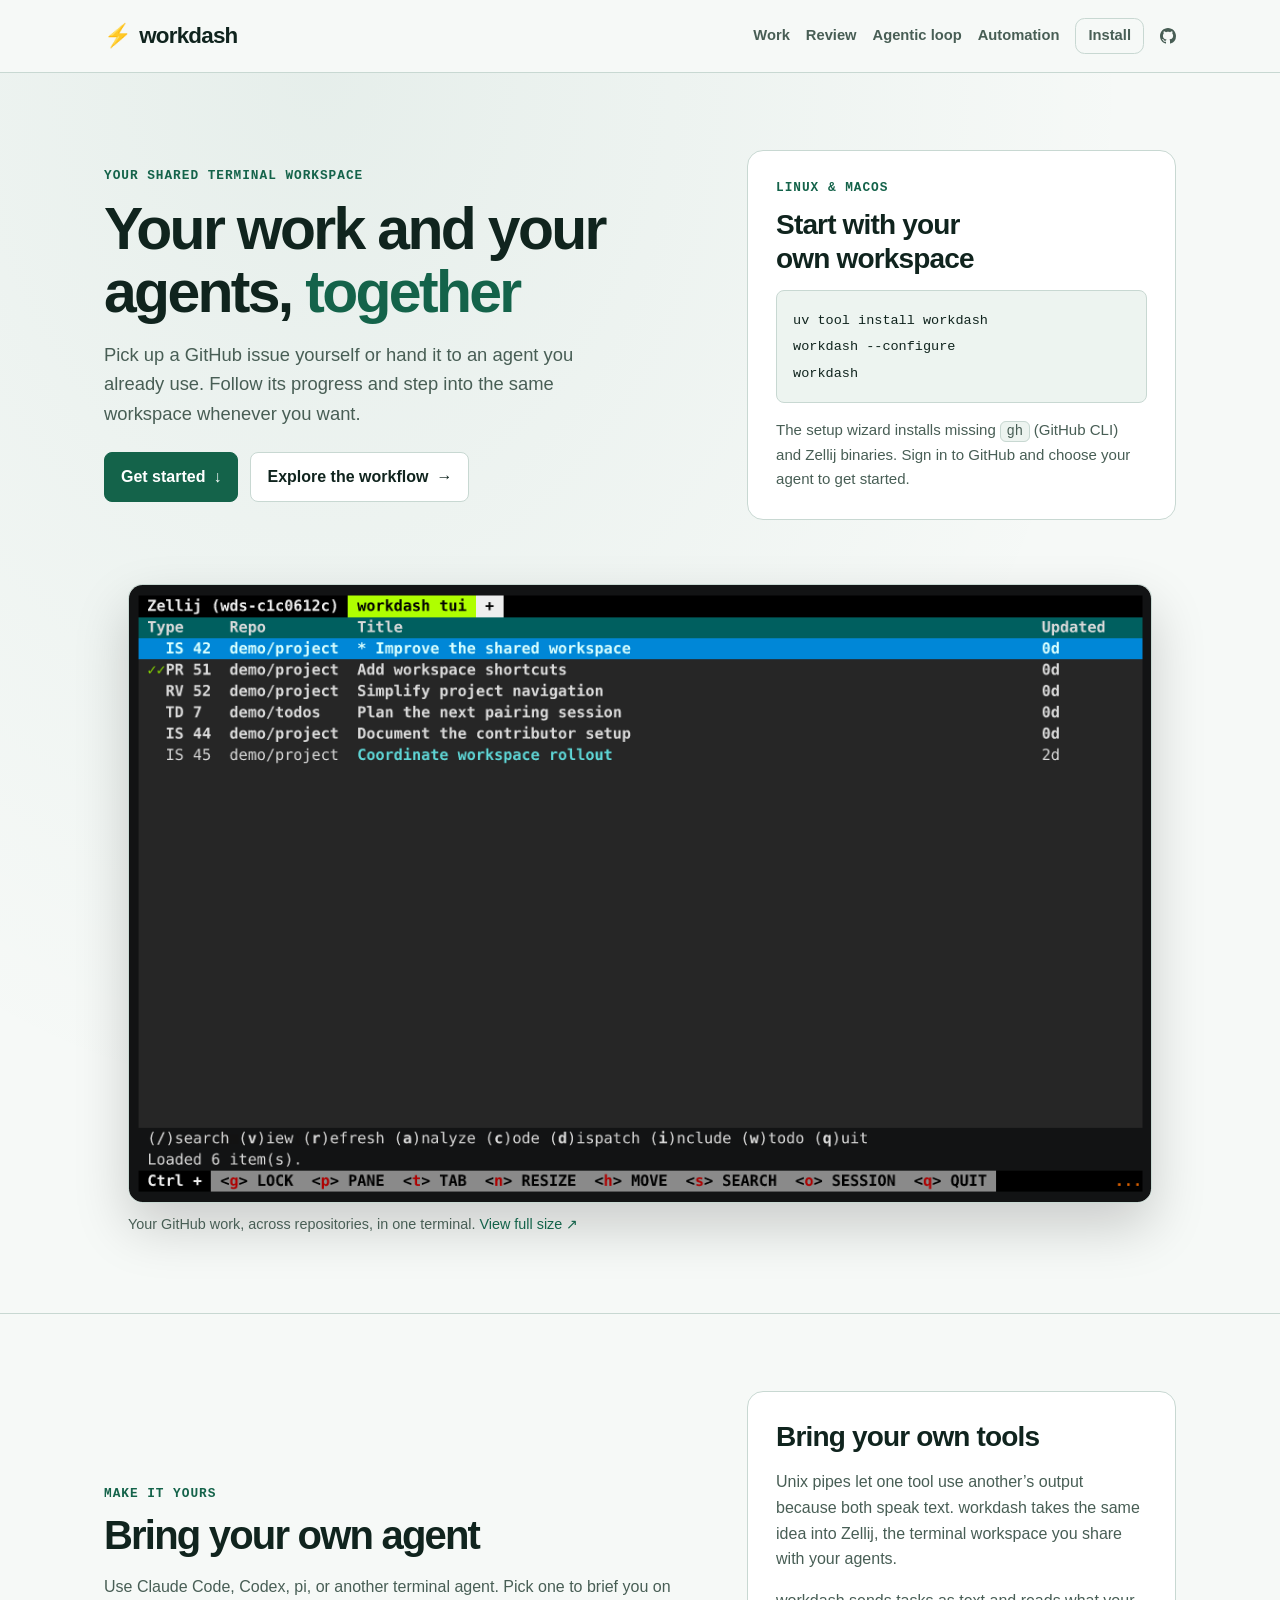
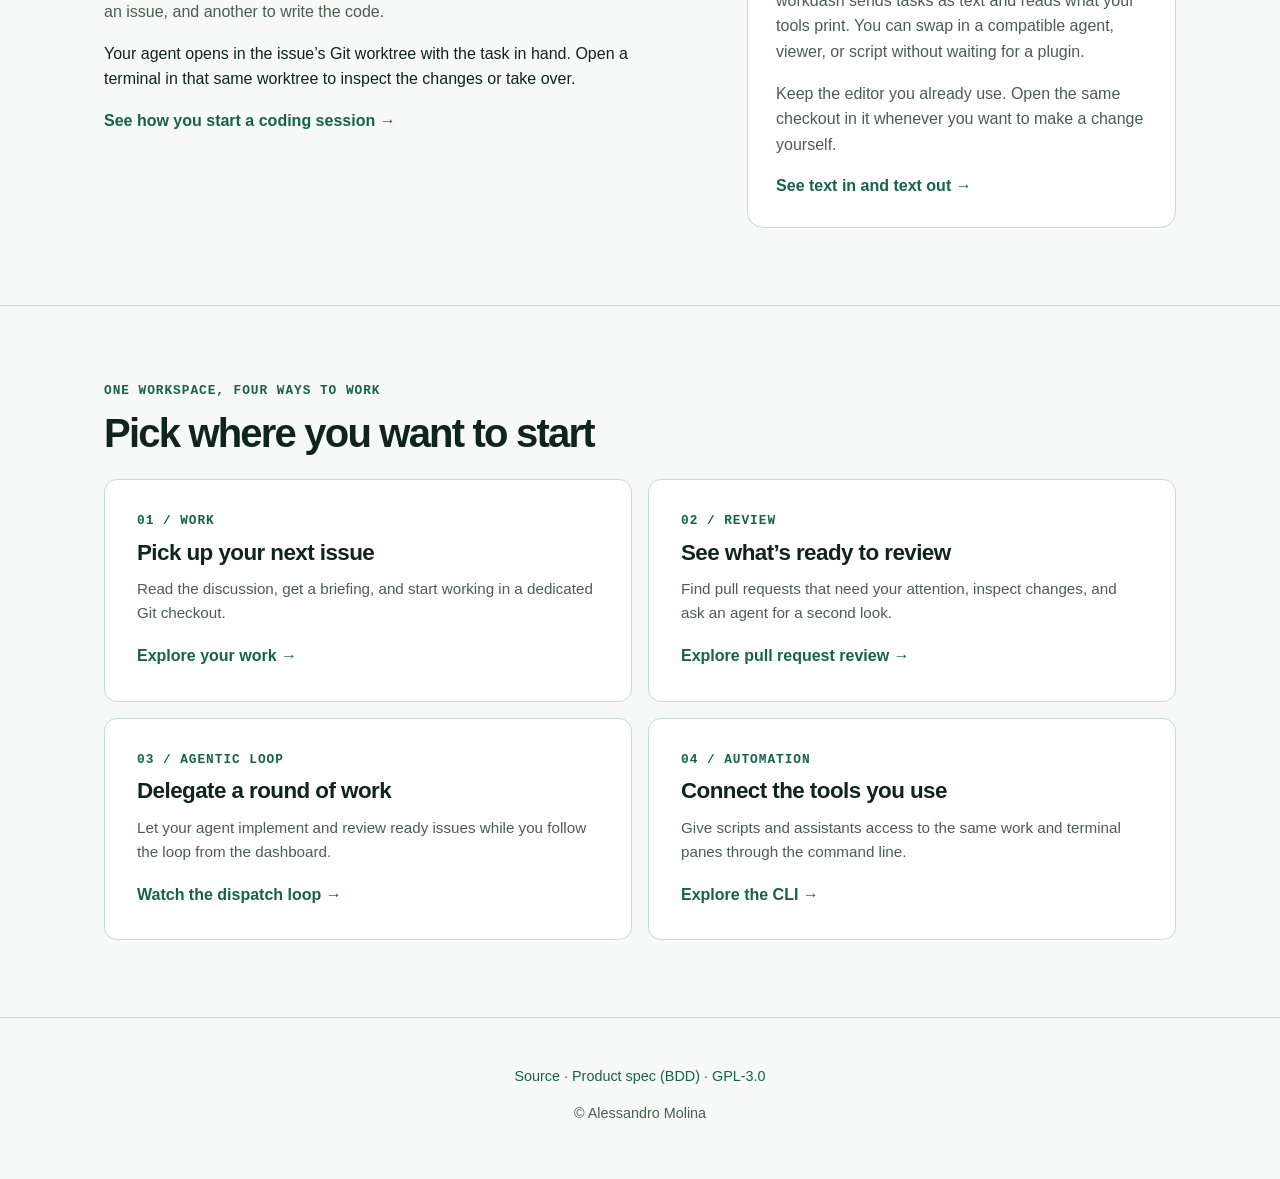
==== commit 079b43b1: "Add GitHub link to the site navigation Fixes #201" ====
--- a/site/index.html
+++ b/site/index.html
@@ -29,7 +29,10 @@
           <a href="review.html">Review</a>
           <a href="agentic.html">Agentic loop</a>
           <a href="control.html">Automation</a>
-          <a href="index.html#install">Install</a>
+          <a class="install" href="index.html#install">Install</a>
+          <a class="github" href="https://github.com/amol-/workdash" aria-label="workdash on GitHub">
+            <svg viewBox="0 0 16 16" width="16" height="16" aria-hidden="true" focusable="false"><path fill="currentColor" d="M8 0C3.58 0 0 3.58 0 8c0 3.54 2.29 6.53 5.47 7.59.4.07.55-.17.55-.38 0-.19-.01-.82-.01-1.49-2.01.37-2.53-.49-2.69-.94-.09-.23-.48-.94-.82-1.13-.28-.15-.68-.52-.01-.53.63-.01 1.08.58 1.23.82.72 1.21 1.87.87 2.33.66.07-.52.28-.87.51-1.07-1.78-.2-3.64-.89-3.64-3.95 0-.87.31-1.59.82-2.15-.08-.2-.36-1.02.08-2.12 0 0 .67-.21 2.2.82.64-.18 1.32-.27 2-.27.68 0 1.36.09 2 .27 1.53-1.04 2.2-.82 2.2-.82.44 1.1.16 1.92.08 2.12.51.56.82 1.27.82 2.15 0 3.07-1.87 3.75-3.65 3.95.29.25.54.73.54 1.48 0 1.07-.01 1.93-.01 2.2 0 .21.15.46.55.38A8.013 8.013 0 0 0 16 8c0-4.42-3.58-8-8-8z"/></svg>
+          </a>
         </nav>
       </div>
     </header>
--- a/site/style.css
+++ b/site/style.css
@@ -124,10 +124,19 @@
   padding: 0.35rem 0;
 }
 
-.site-nav nav a:last-child {
+.site-nav nav a.install {
   border: 1px solid var(--border);
   border-radius: 0.6rem;
   padding-inline: 0.75rem;
+}
+
+.site-nav nav a.github {
+  display: inline-flex;
+  align-items: center;
+}
+
+.site-nav nav a.github svg {
+  display: block;
 }
 
 .site-nav nav a:hover,
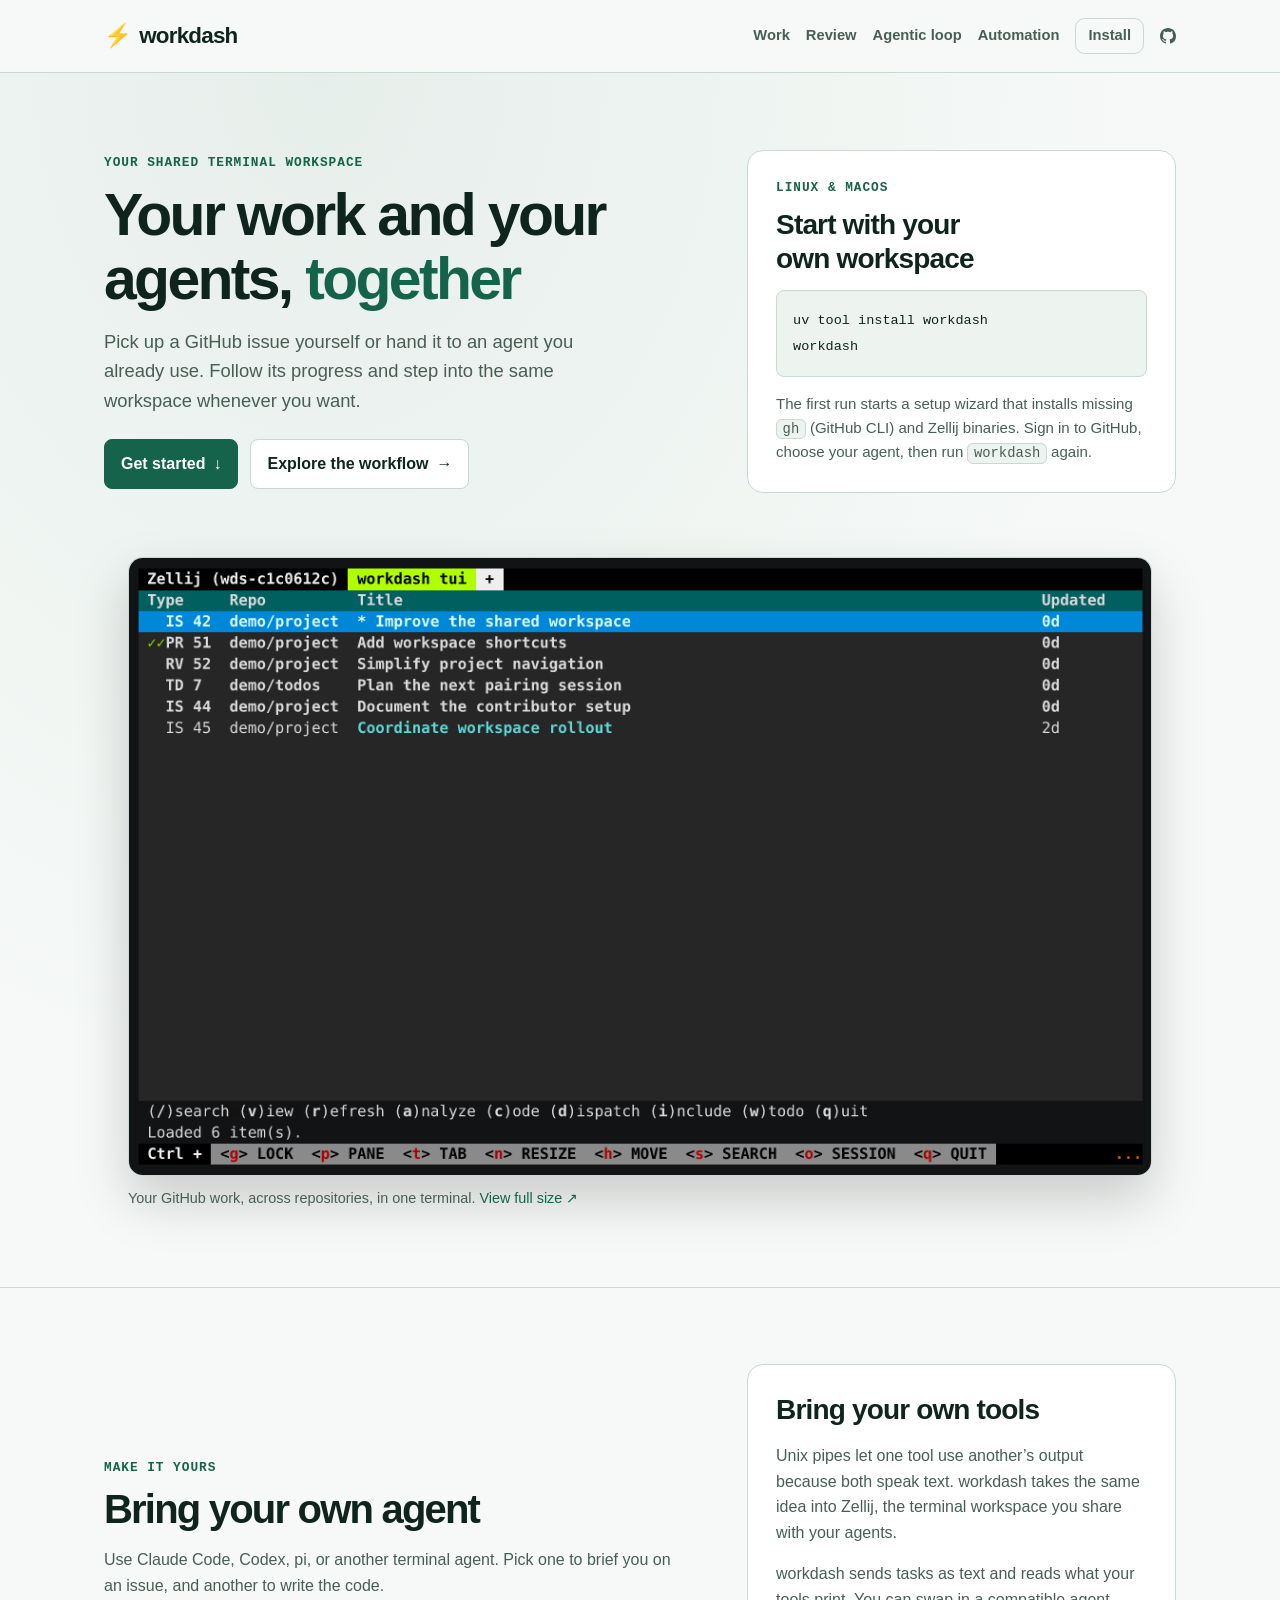
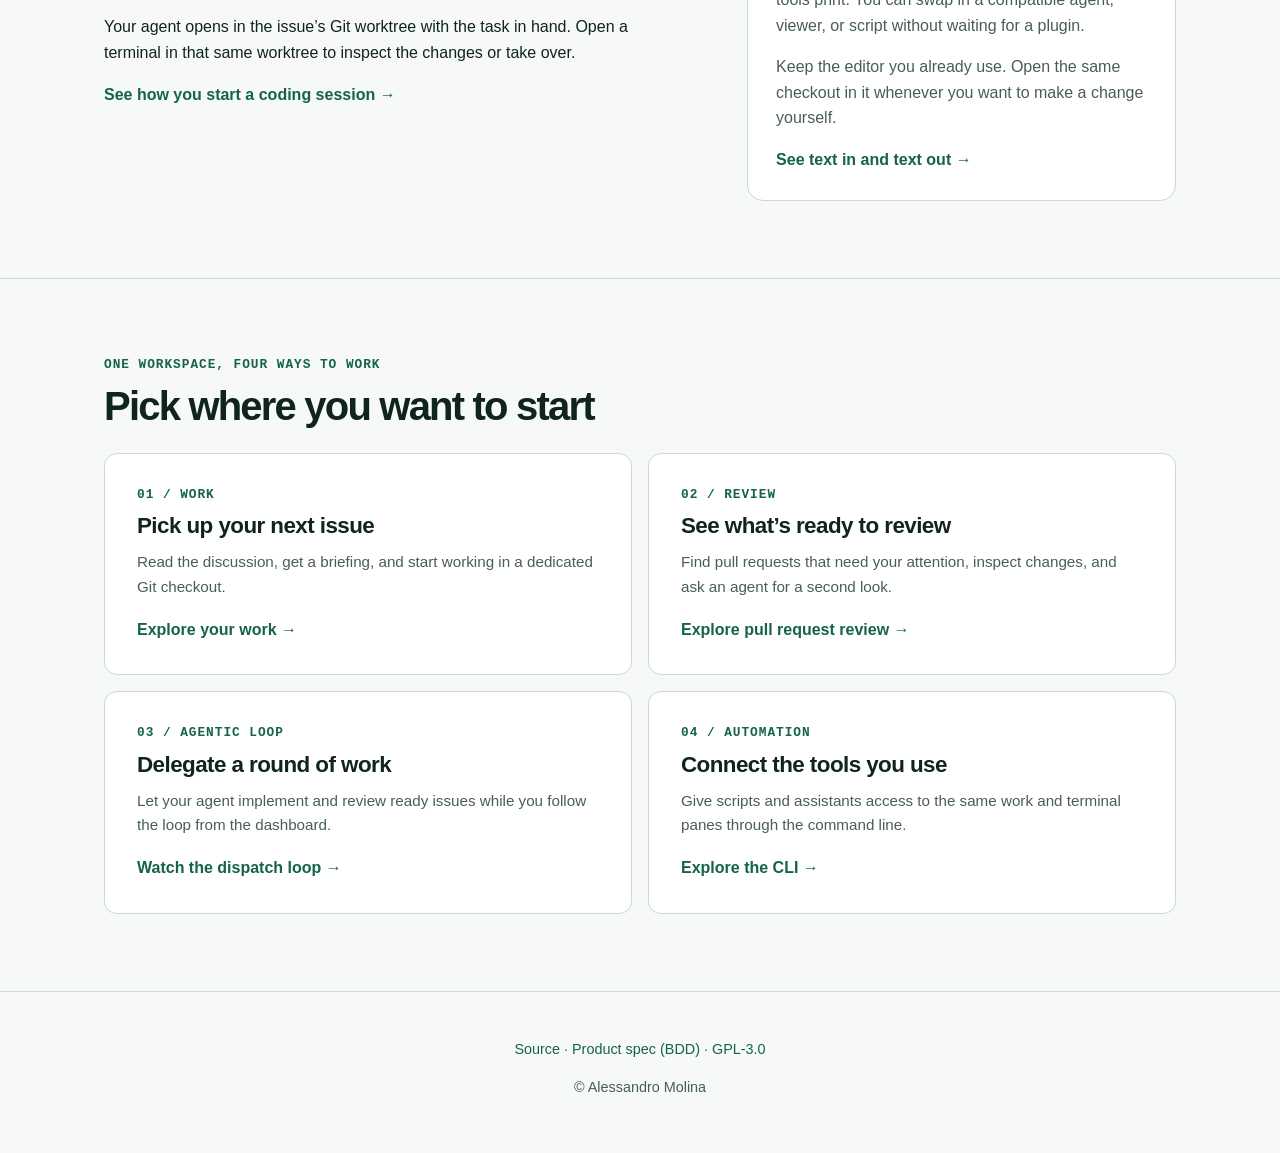
==== commit 3809e926: "Run configuration automatically when the config file is missing Starting workdash with no configurat" ====
--- a/site/index.html
+++ b/site/index.html
@@ -54,9 +54,8 @@
               <p class="eyebrow">Linux &amp; macOS</p>
               <h2 id="quickstart-title">Start with your own workspace</h2>
               <pre><code>uv tool install workdash
-workdash --configure
 workdash</code></pre>
-              <p>The setup wizard installs missing <code>gh</code> (GitHub CLI) and Zellij binaries. Sign in to GitHub and choose your agent to get started.</p>
+              <p>The first run starts a setup wizard that installs missing <code>gh</code> (GitHub CLI) and Zellij binaries. Sign in to GitHub, choose your agent, then run <code>workdash</code> again.</p>
             </div>
           </div>
 
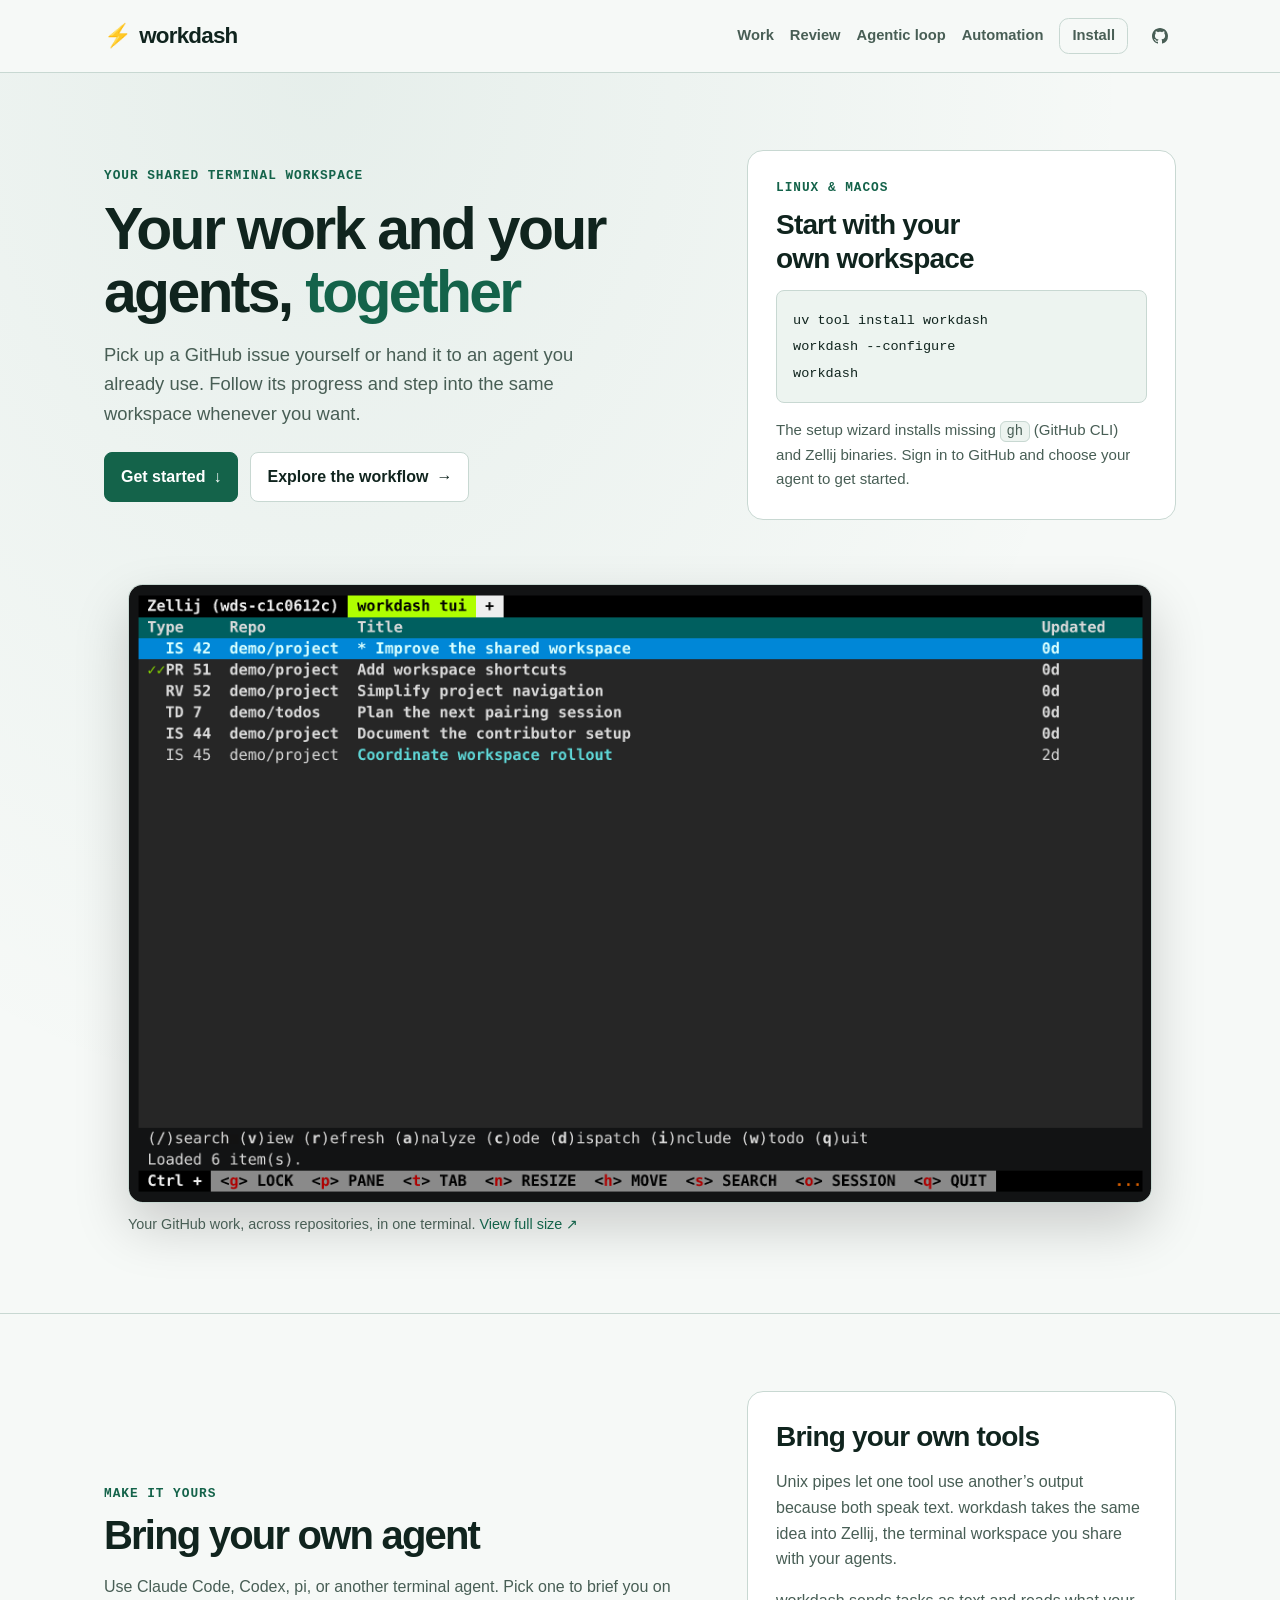
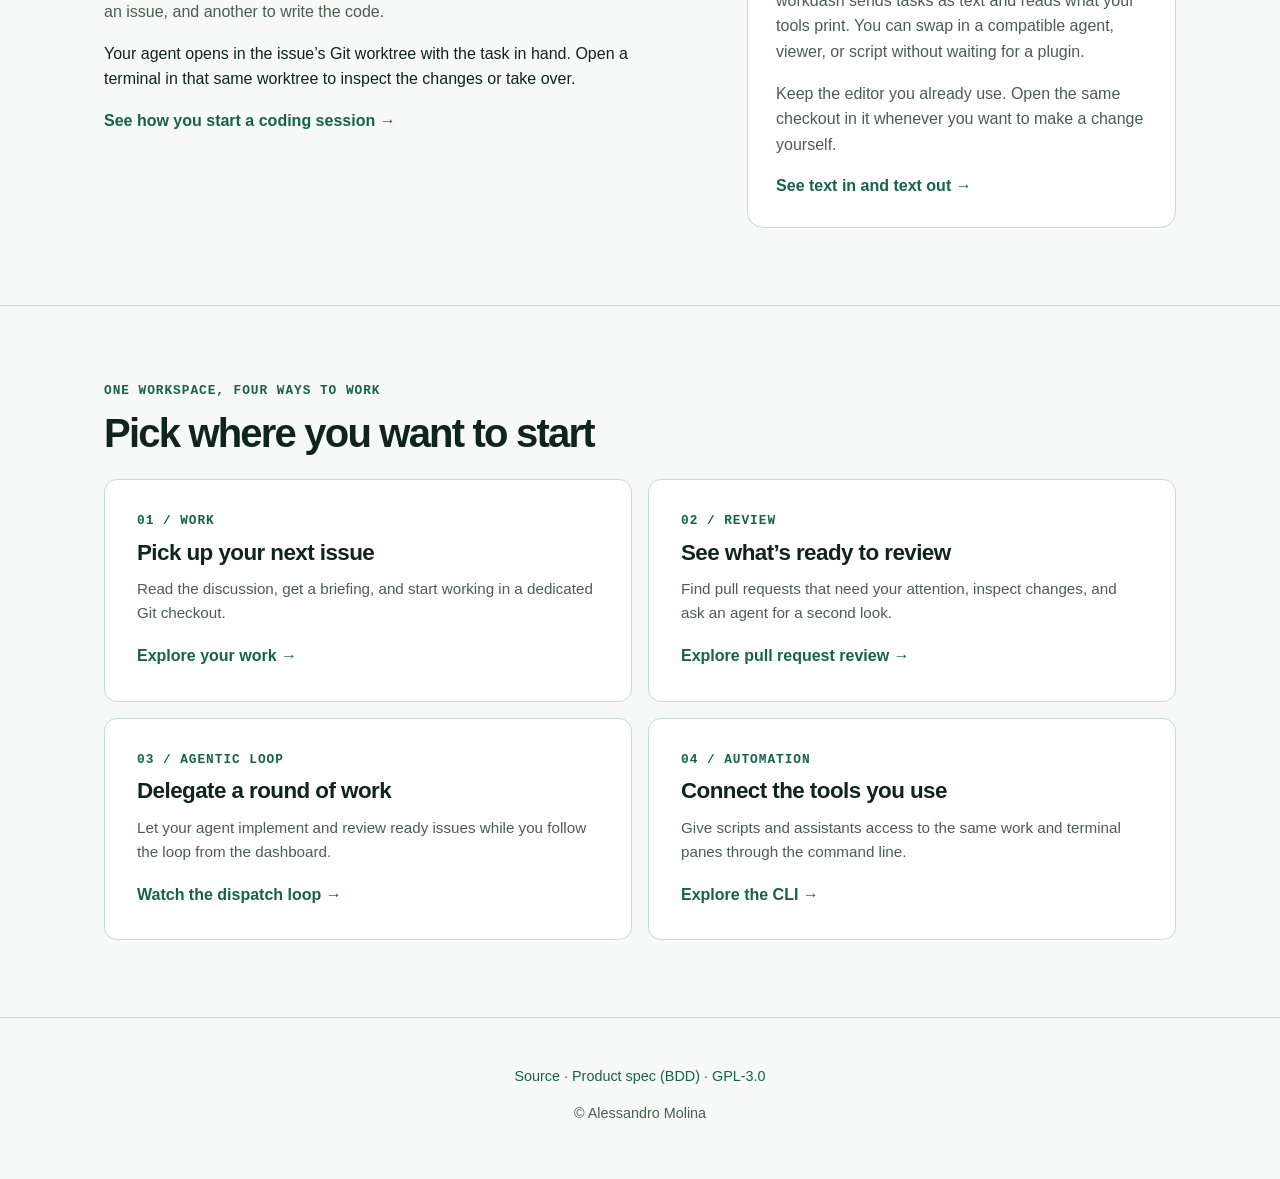
==== commit 7f80bdf1: "Add a GitHub link to the site navigation (#203) Adds an inline-SVG GitHub icon link immediately afte" ====
--- a/site/index.html
+++ b/site/index.html
@@ -54,8 +54,9 @@
               <p class="eyebrow">Linux &amp; macOS</p>
               <h2 id="quickstart-title">Start with your own workspace</h2>
               <pre><code>uv tool install workdash
+workdash --configure
 workdash</code></pre>
-              <p>The first run starts a setup wizard that installs missing <code>gh</code> (GitHub CLI) and Zellij binaries. Sign in to GitHub, choose your agent, then run <code>workdash</code> again.</p>
+              <p>The setup wizard installs missing <code>gh</code> (GitHub CLI) and Zellij binaries. Sign in to GitHub and choose your agent to get started.</p>
             </div>
           </div>
 
--- a/site/style.css
+++ b/site/style.css
@@ -133,6 +133,7 @@
 .site-nav nav a.github {
   display: inline-flex;
   align-items: center;
+  padding-inline: 0.5rem;
 }
 
 .site-nav nav a.github svg {
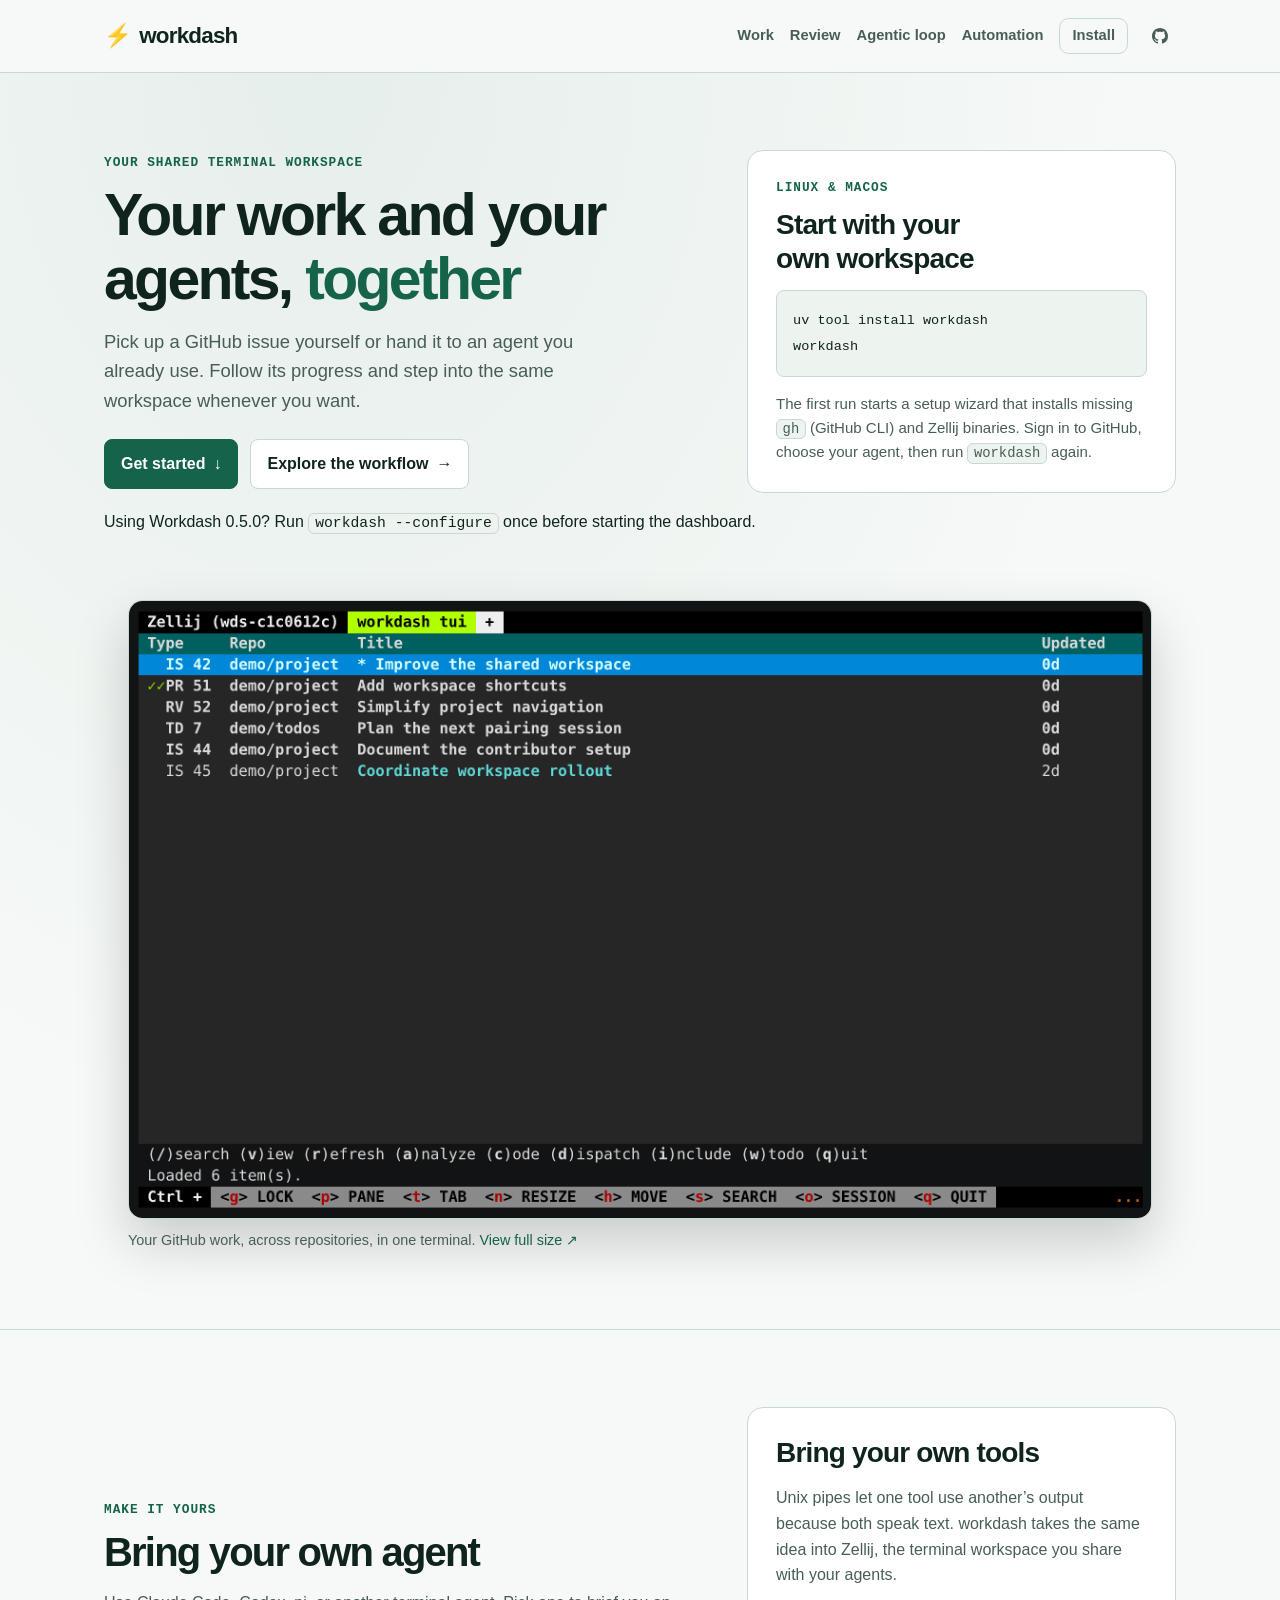
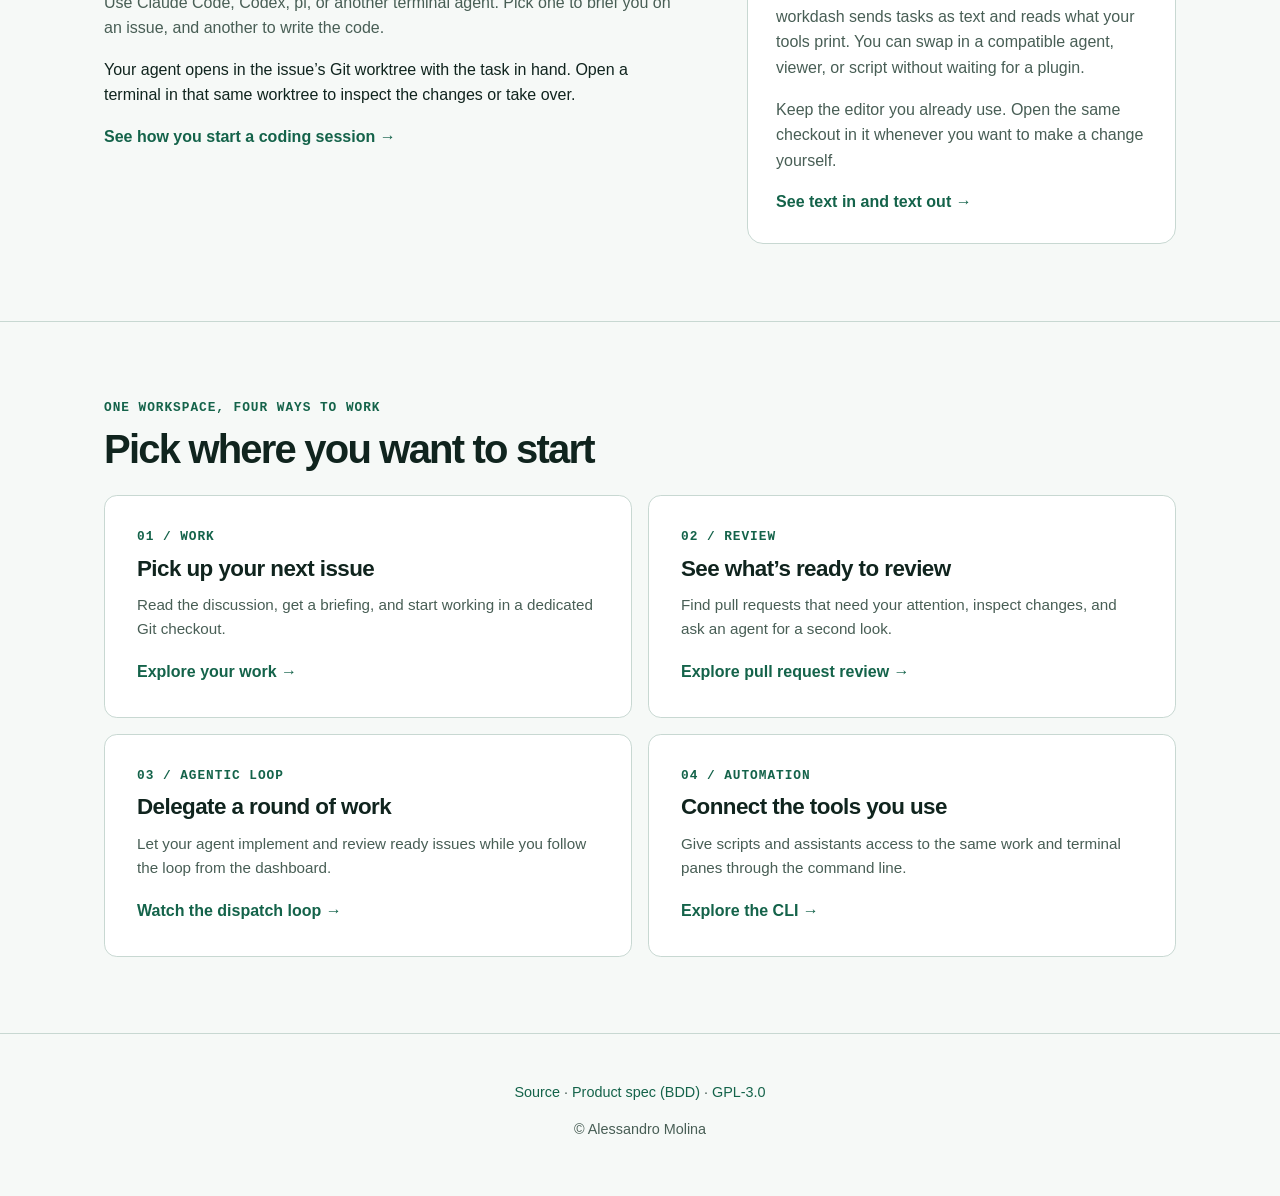
==== commit eb4d2711: "Keep first-run tool detection and quickstart accurate" ====
--- a/site/index.html
+++ b/site/index.html
@@ -54,11 +54,12 @@
               <p class="eyebrow">Linux &amp; macOS</p>
               <h2 id="quickstart-title">Start with your own workspace</h2>
               <pre><code>uv tool install workdash
-workdash --configure
 workdash</code></pre>
-              <p>The setup wizard installs missing <code>gh</code> (GitHub CLI) and Zellij binaries. Sign in to GitHub and choose your agent to get started.</p>
+              <p>The first run starts a setup wizard that installs missing <code>gh</code> (GitHub CLI) and Zellij binaries. Sign in to GitHub, choose your agent, then run <code>workdash</code> again.</p>
             </div>
           </div>
+
+          <p>Using Workdash 0.5.0? Run <code>workdash --configure</code> once before starting the dashboard.</p>
 
           <figure class="hero-preview">
             <a href="img/dashboard.gif" aria-label="Open the full-size workdash dashboard screenshot">
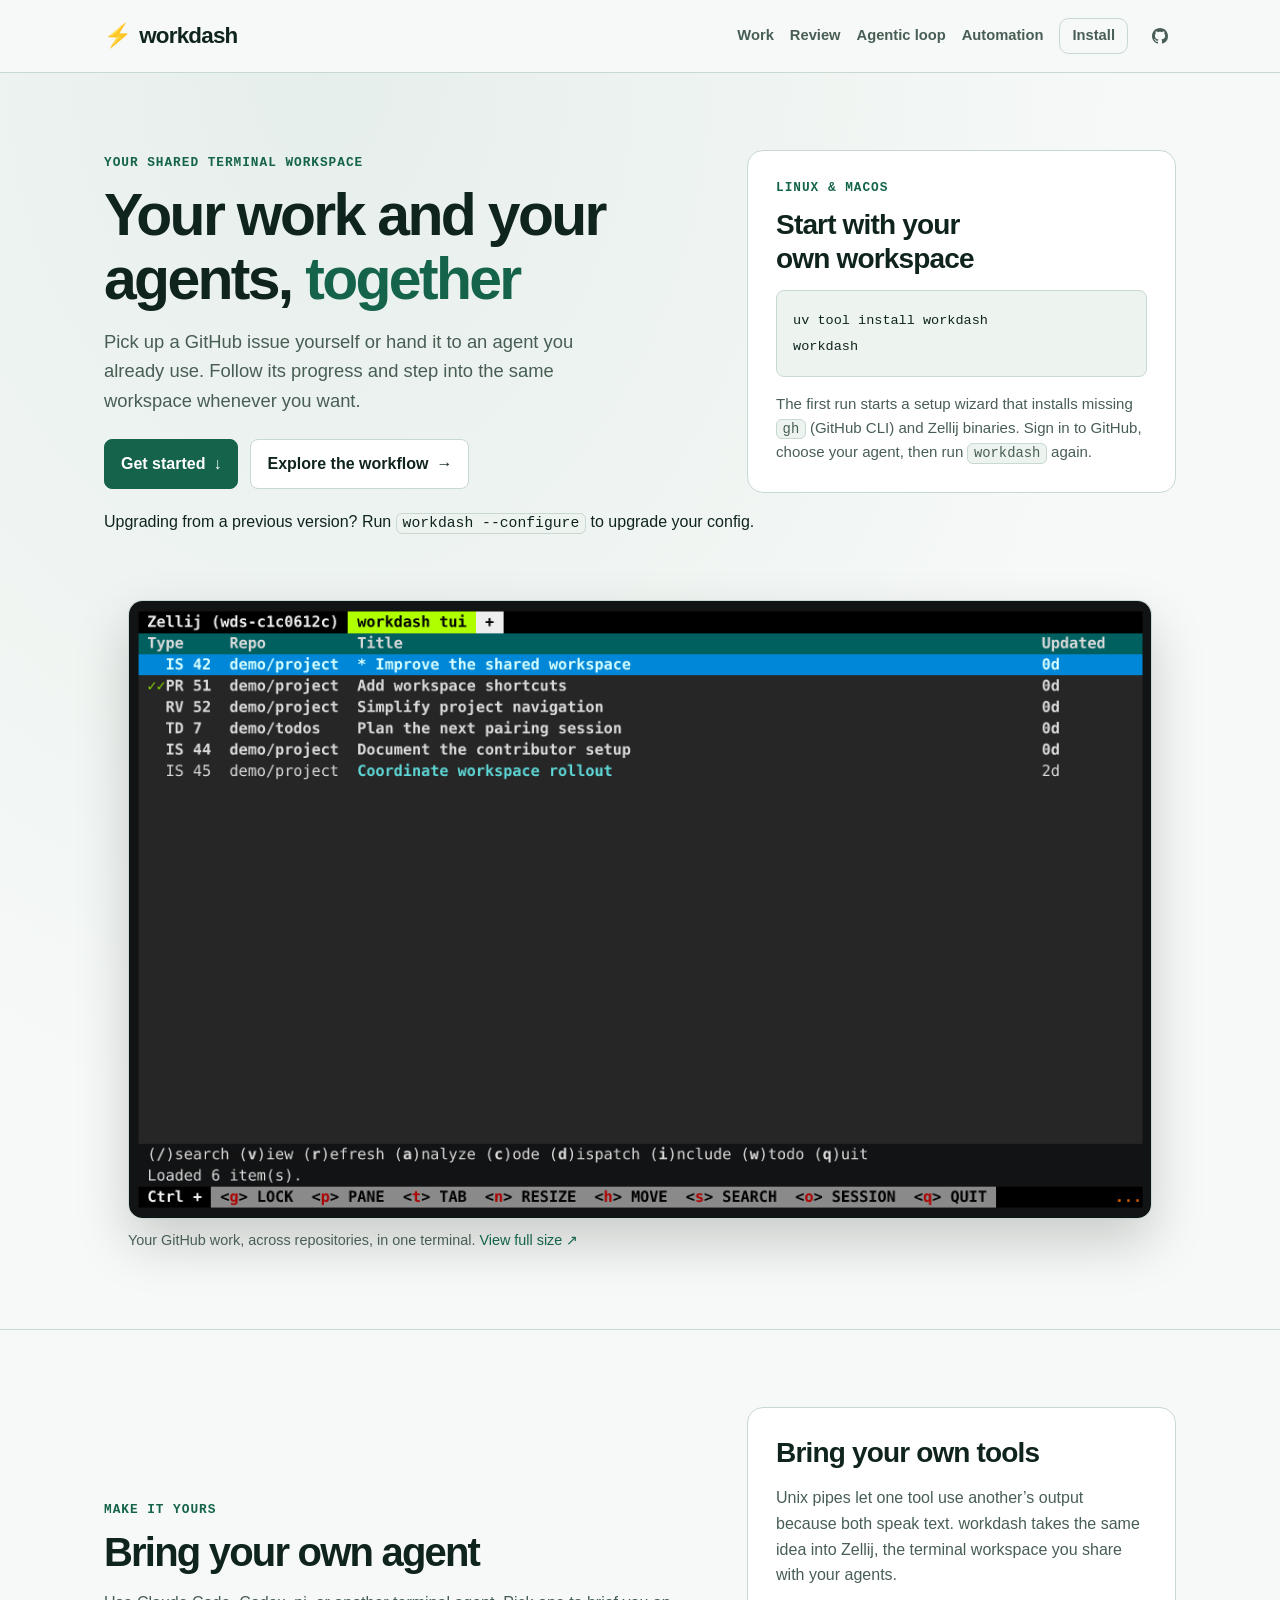
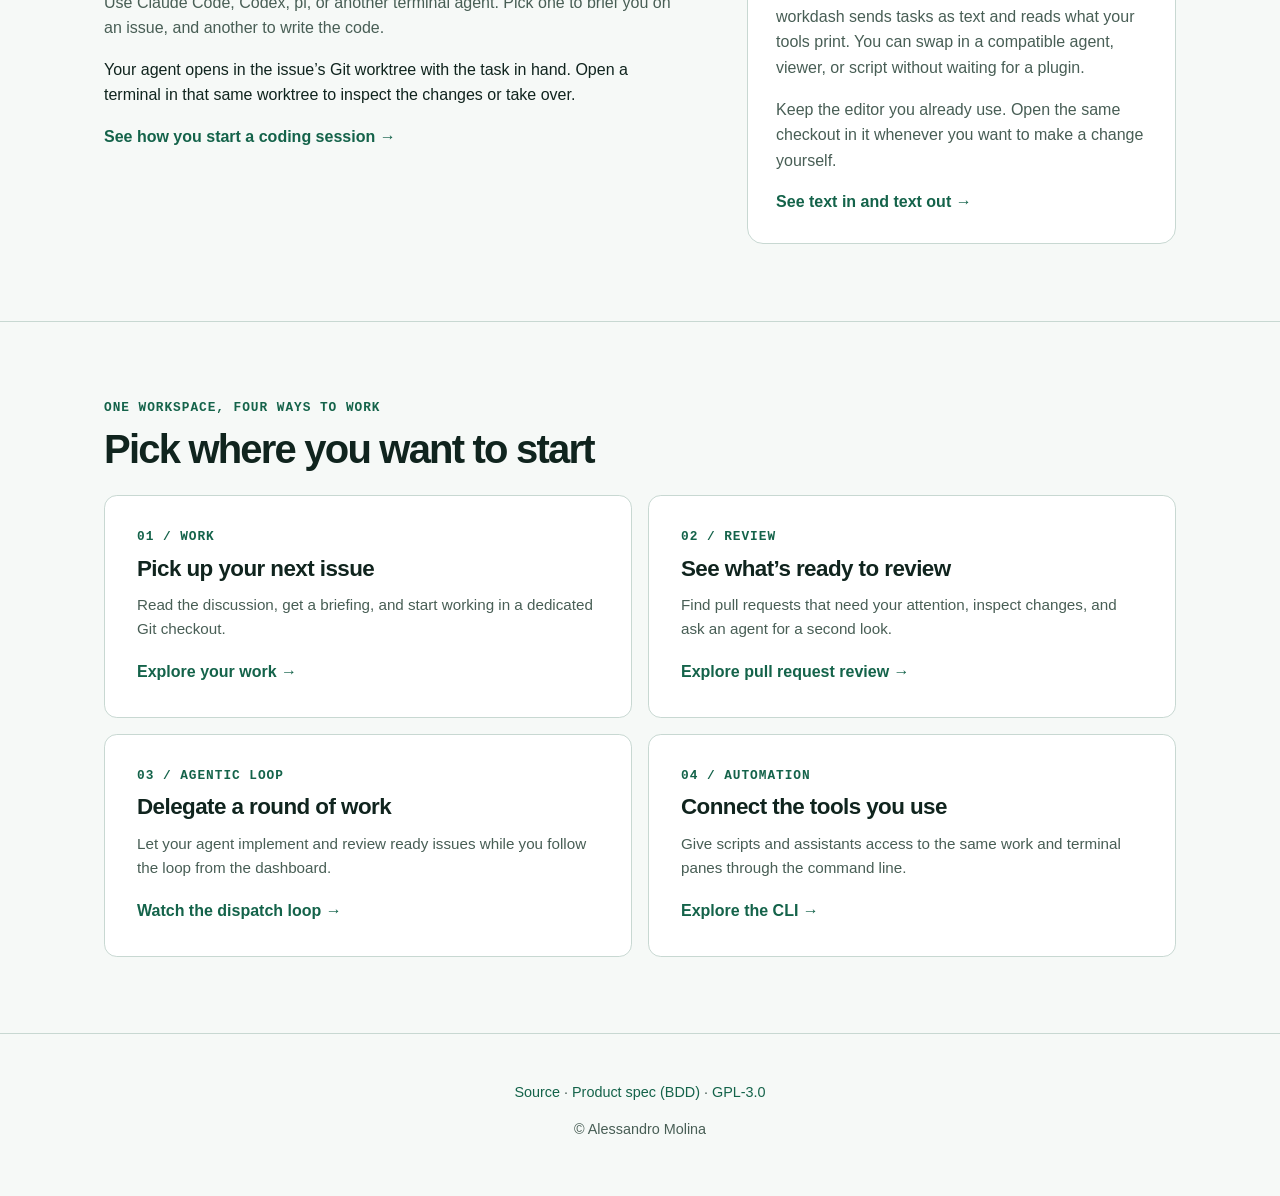
==== commit fd42973e: "Reword stale 0.5.0 configure note on the site as an upgrade hint" ====
--- a/site/index.html
+++ b/site/index.html
@@ -59,7 +59,7 @@
             </div>
           </div>
 
-          <p>Using Workdash 0.5.0? Run <code>workdash --configure</code> once before starting the dashboard.</p>
+          <p>Upgrading from a previous version? Run <code>workdash --configure</code> to upgrade your config.</p>
 
           <figure class="hero-preview">
             <a href="img/dashboard.gif" aria-label="Open the full-size workdash dashboard screenshot">
